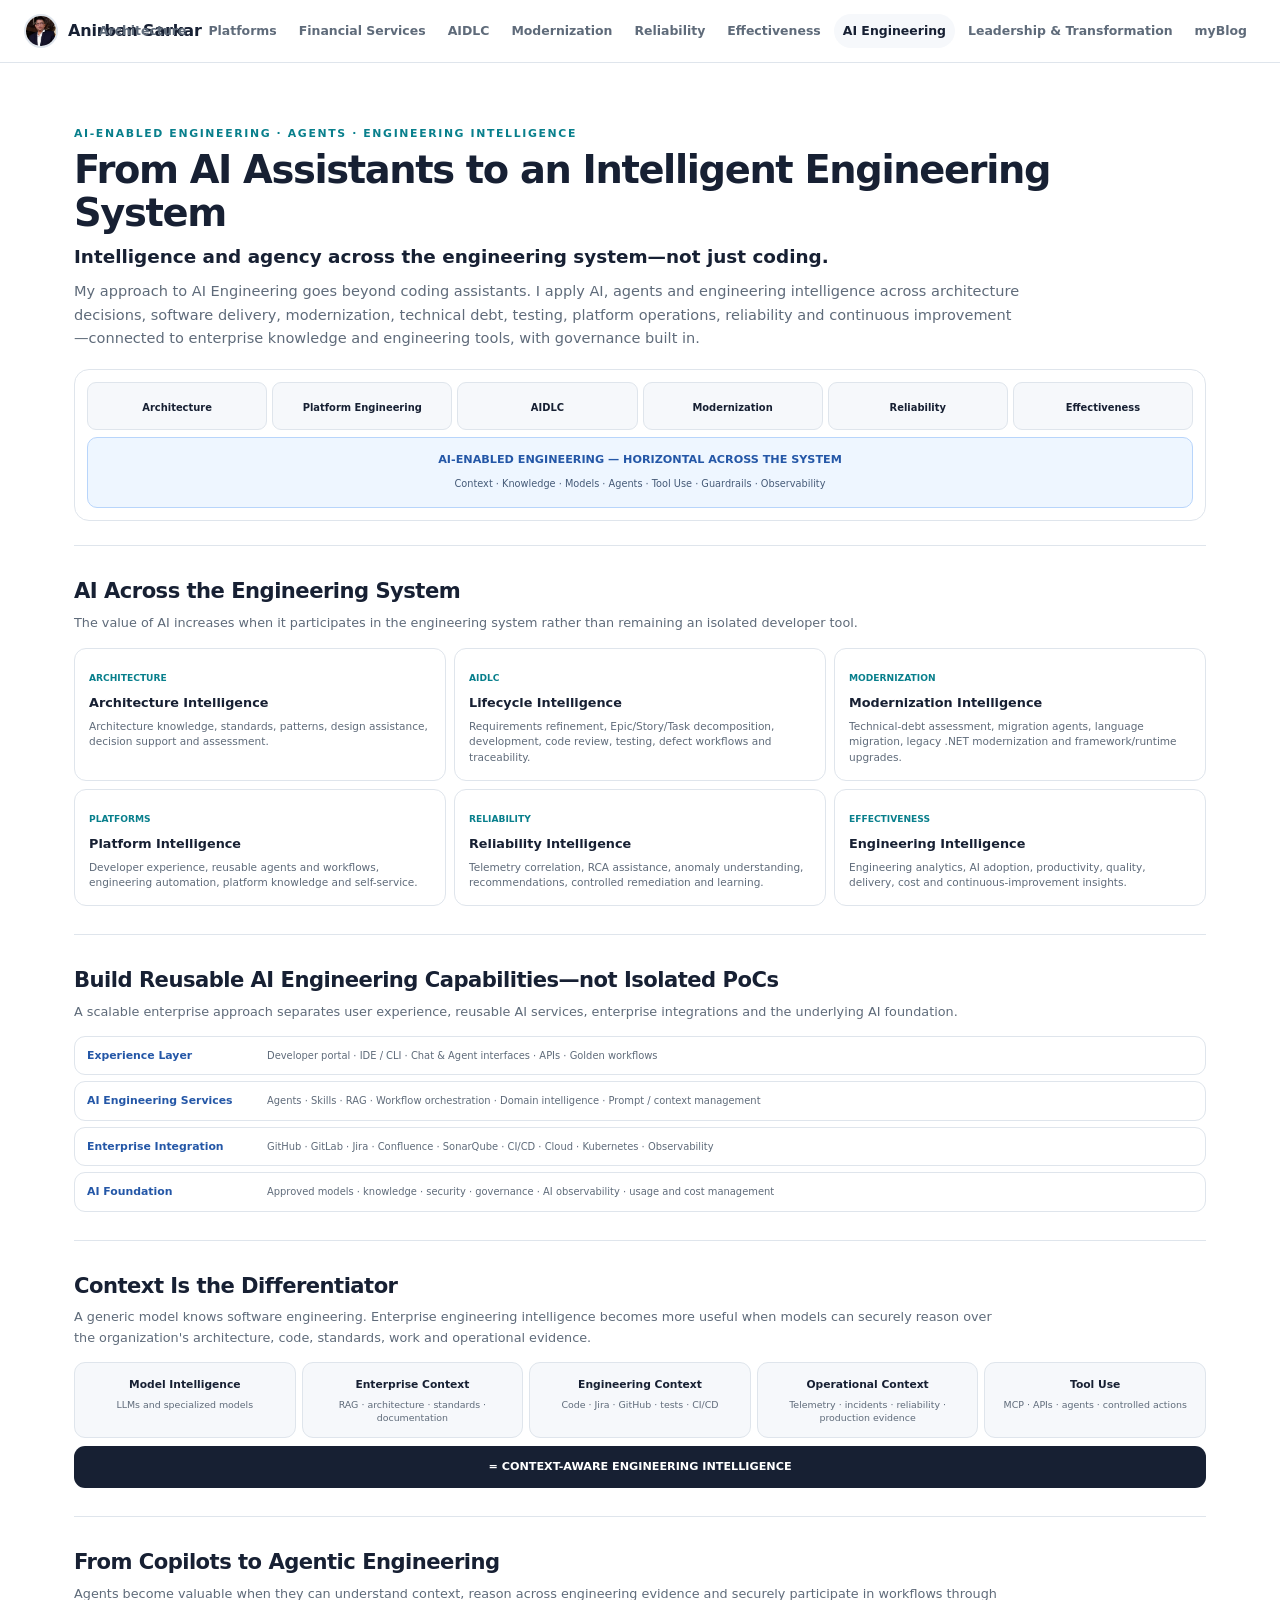
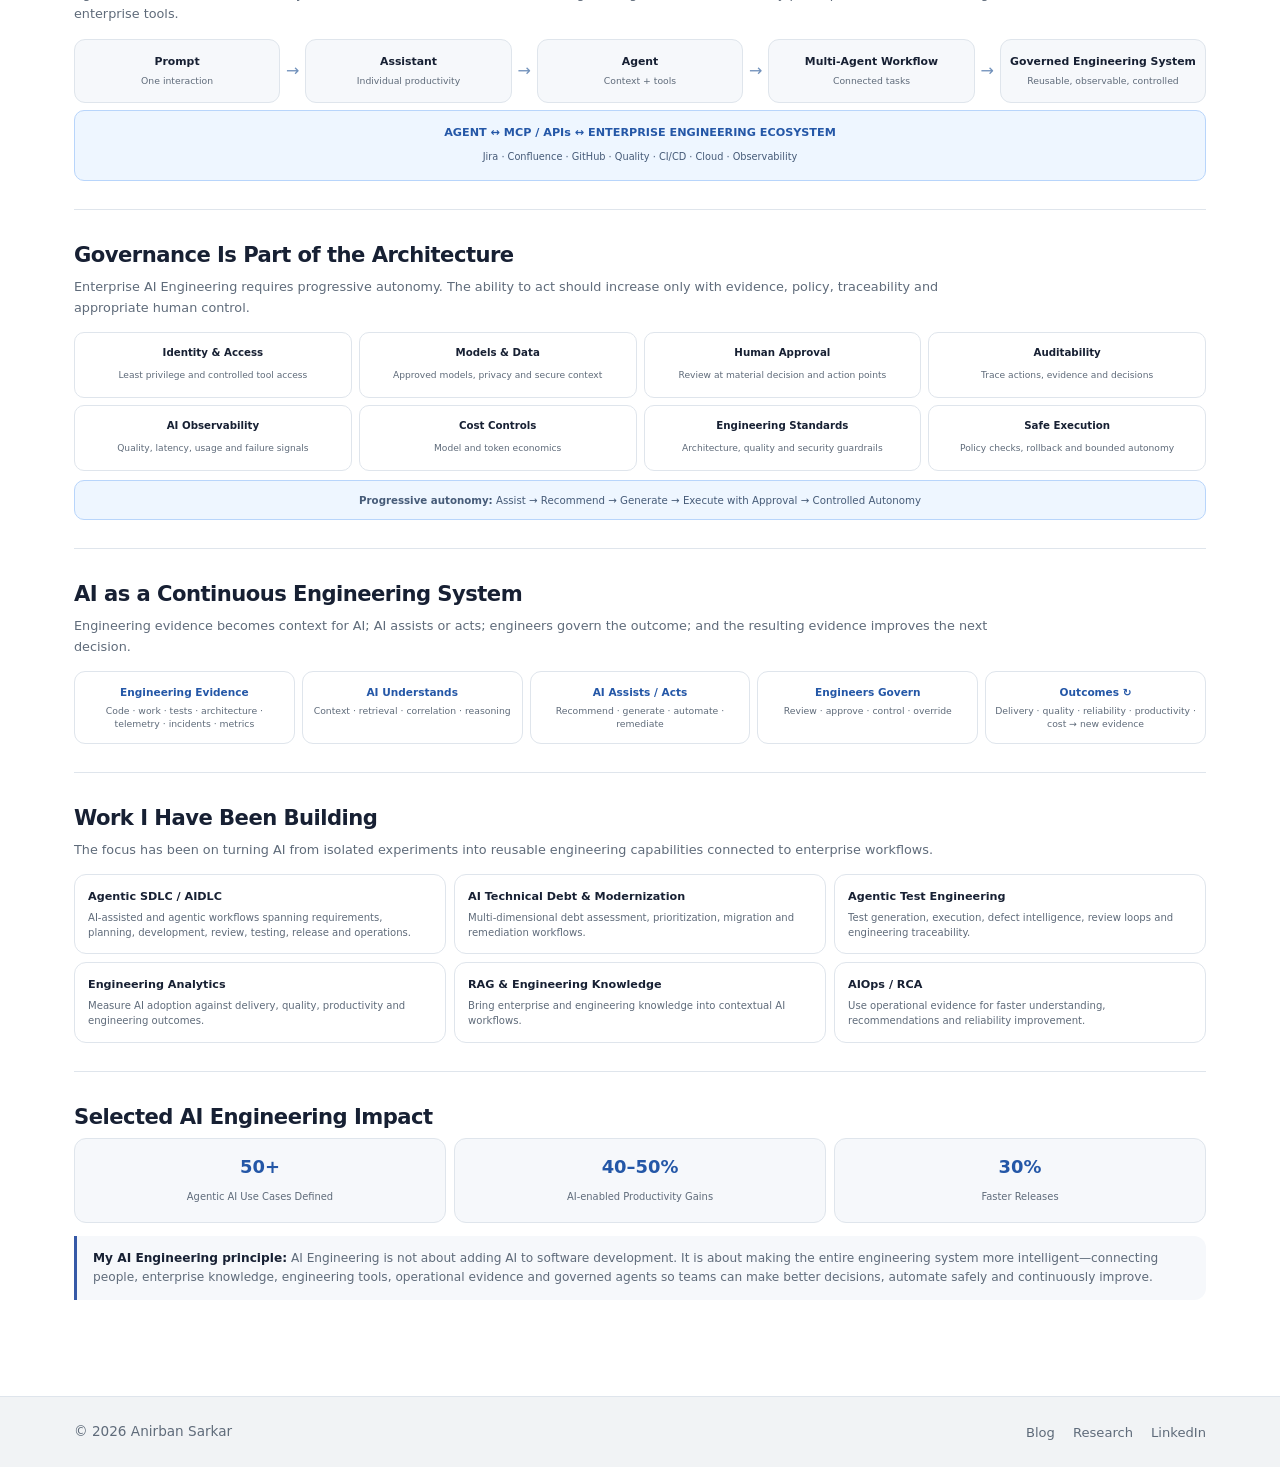
==== ai-engineering.html @ 8c9d4f23 "Add myBlog to shared site navigation" ====
<!DOCTYPE html><html lang="en"><head><meta charset="utf-8"><meta name="viewport" content="width=device-width,initial-scale=1">
<title>AI-enabled Engineering | Anirban Sarkar</title><meta name="description" content="AI-enabled engineering across architecture, AIDLC, modernization, platforms, reliability and engineering effectiveness.">
<link rel="icon" type="image/png" href="anirban.jpg"><link rel="stylesheet" href="theme.css">
<style>
.ai-page{max-width:1180px;margin:auto;padding:30px 24px 68px}.nav-links a{font-size:.78rem;padding:7px 9px}.hero{padding:32px 0 24px}.eyebrow{font-size:.68rem;text-transform:uppercase;letter-spacing:.15em;color:var(--accent-2);font-weight:800}.hero h1{font-size:clamp(1.55rem,3vw,2.45rem);line-height:1.1;letter-spacing:-.035em;margin:7px 0 8px}.hero h2{font-size:clamp(.9rem,1.45vw,1.15rem);font-weight:650;margin:0 0 8px}.lead{max-width:950px;color:var(--text-muted);font-size:.91rem;margin:0}.section{padding:28px 0;border-top:1px solid var(--border)}.section h2{font-size:1.32rem;margin:0 0 5px;letter-spacing:-.025em}.intro{max-width:940px;color:var(--text-muted);font-size:.8rem;margin:0 0 14px}.system{margin-top:20px;border:1px solid var(--border);border-radius:15px;padding:12px;background:#fff}.domains{display:grid;grid-template-columns:repeat(6,1fr);gap:5px}.domain{padding:10px 5px;border:1px solid var(--border);border-radius:9px;background:var(--surface-2);text-align:center}.domain b{font-size:.62rem}.horizontal{margin-top:7px;padding:13px 10px;border:1px solid #b8d5fb;background:#eef6ff;border-radius:10px;text-align:center}.horizontal b{display:block;font-size:.7rem;color:#2457a7}.horizontal span{font-size:.61rem;color:#465b78}.capabilities{display:grid;grid-template-columns:repeat(3,1fr);gap:8px}.cap{border:1px solid var(--border);border-radius:12px;padding:14px;background:#fff}.cap small{font-size:.57rem;color:var(--accent-2);font-weight:800;text-transform:uppercase}.cap h3{font-size:.8rem;margin:5px 0}.cap p{font-size:.66rem;line-height:1.48;color:var(--text-muted);margin:0}.foundation{display:grid;grid-template-columns:1fr;gap:6px}.layer{display:grid;grid-template-columns:180px 1fr;align-items:center;border:1px solid var(--border);border-radius:11px;background:#fff;padding:10px 12px}.layer b{font-size:.68rem;color:#2457a7}.layer span{font-size:.62rem;color:var(--text-muted)}.context{display:grid;grid-template-columns:repeat(5,1fr);gap:6px;align-items:stretch}.context-card{padding:13px 8px;border:1px solid var(--border);border-radius:11px;background:var(--surface-2);text-align:center}.context-card b{display:block;font-size:.67rem}.context-card span{display:block;font-size:.59rem;line-height:1.4;color:var(--text-muted);margin-top:4px}.equals{margin-top:8px;padding:12px;text-align:center;border-radius:11px;background:#172033;color:#fff;font-size:.7rem;font-weight:700}.maturity{display:flex;gap:6px;align-items:stretch}.step{flex:1;padding:13px 7px;text-align:center;border:1px solid var(--border);border-radius:11px;background:var(--surface-2)}.step b{display:block;font-size:.68rem}.step span{display:block;font-size:.58rem;color:var(--text-muted);margin-top:4px}.arrow{display:grid;place-items:center;color:#7191bb}.guardrails{display:grid;grid-template-columns:repeat(4,1fr);gap:7px}.guard{padding:11px 7px;border:1px solid var(--border);border-radius:10px;background:#fff;text-align:center}.guard b{display:block;font-size:.64rem}.guard span{font-size:.57rem;color:var(--text-muted)}.autonomy{margin-top:9px;padding:11px;border:1px solid #b8d5fb;background:#eef6ff;border-radius:10px;text-align:center;font-size:.64rem;color:#465b78}.loop{display:grid;grid-template-columns:repeat(5,1fr);gap:7px}.loop-card{padding:12px 8px;border:1px solid var(--border);border-radius:11px;background:#fff;text-align:center}.loop-card b{display:block;font-size:.66rem;color:#2457a7}.loop-card span{display:block;font-size:.58rem;color:var(--text-muted);line-height:1.4;margin-top:4px}.work{display:grid;grid-template-columns:repeat(3,1fr);gap:8px}.work-card{border:1px solid var(--border);border-radius:12px;padding:13px;background:#fff}.work-card b{display:block;font-size:.7rem;margin-bottom:5px}.work-card p{font-size:.63rem;line-height:1.45;color:var(--text-muted);margin:0}.metrics{display:grid;grid-template-columns:repeat(3,1fr);gap:8px}.metric{text-align:center;padding:14px 8px;border:1px solid var(--border);border-radius:12px;background:var(--surface-2)}.metric b{display:block;font-size:1.12rem;color:#2457a7}.metric span{font-size:.62rem;color:var(--text-muted)}.quote{margin-top:13px;padding:13px 16px;border-left:3px solid var(--accent);background:#f6f8fb;border-radius:0 12px 12px 0;font-size:.76rem;color:var(--text-muted)}.quote strong{color:var(--text)}
@media(max-width:900px){.domains,.context{grid-template-columns:repeat(2,1fr)}.capabilities,.work{grid-template-columns:repeat(2,1fr)}.guardrails,.loop{grid-template-columns:repeat(2,1fr)}.maturity{flex-wrap:wrap}.arrow{display:none}.layer{grid-template-columns:1fr;gap:4px}}
@media(max-width:560px){.domains,.context,.capabilities,.work,.guardrails,.loop,.metrics{grid-template-columns:1fr}}
</style></head><body>
<header class="site-nav"><div class="nav-inner"><a class="brand" href="index.html"><img src="anirban.jpg" alt="" class="brand-avatar"><span>Anirban Sarkar</span></a><nav class="nav-links"><a href="architecture.html">Architecture</a><a href="platform-engineering.html">Platforms</a><a href="financial-services.html">Financial Services</a><a href="leadership.html">AIDLC</a><a href="modernization.html">Modernization</a><a href="reliability.html">Reliability</a><a href="engineering-effectiveness.html">Effectiveness</a><a class="active" href="ai-engineering.html">AI Engineering</a><a href="leadership-transformation.html">Leadership &amp; Transformation</a><a href="blog.html">myBlog</a></nav></div></header>
<main class="ai-page">
<section class="hero"><div class="eyebrow">AI-enabled Engineering · Agents · Engineering Intelligence</div><h1>From AI Assistants to an Intelligent Engineering System</h1><h2>Intelligence and agency across the engineering system—not just coding.</h2><p class="lead">My approach to AI Engineering goes beyond coding assistants. I apply AI, agents and engineering intelligence across architecture decisions, software delivery, modernization, technical debt, testing, platform operations, reliability and continuous improvement—connected to enterprise knowledge and engineering tools, with governance built in.</p>
<div class="system"><div class="domains"><div class="domain"><b>Architecture</b></div><div class="domain"><b>Platform Engineering</b></div><div class="domain"><b>AIDLC</b></div><div class="domain"><b>Modernization</b></div><div class="domain"><b>Reliability</b></div><div class="domain"><b>Effectiveness</b></div></div><div class="horizontal"><b>AI-ENABLED ENGINEERING — HORIZONTAL ACROSS THE SYSTEM</b><span>Context · Knowledge · Models · Agents · Tool Use · Guardrails · Observability</span></div></div></section>

<section class="section"><h2>AI Across the Engineering System</h2><p class="intro">The value of AI increases when it participates in the engineering system rather than remaining an isolated developer tool.</p><div class="capabilities">
<div class="cap"><small>Architecture</small><h3>Architecture Intelligence</h3><p>Architecture knowledge, standards, patterns, design assistance, decision support and assessment.</p></div>
<div class="cap"><small>AIDLC</small><h3>Lifecycle Intelligence</h3><p>Requirements refinement, Epic/Story/Task decomposition, development, code review, testing, defect workflows and traceability.</p></div>
<div class="cap"><small>Modernization</small><h3>Modernization Intelligence</h3><p>Technical-debt assessment, migration agents, language migration, legacy .NET modernization and framework/runtime upgrades.</p></div>
<div class="cap"><small>Platforms</small><h3>Platform Intelligence</h3><p>Developer experience, reusable agents and workflows, engineering automation, platform knowledge and self-service.</p></div>
<div class="cap"><small>Reliability</small><h3>Reliability Intelligence</h3><p>Telemetry correlation, RCA assistance, anomaly understanding, recommendations, controlled remediation and learning.</p></div>
<div class="cap"><small>Effectiveness</small><h3>Engineering Intelligence</h3><p>Engineering analytics, AI adoption, productivity, quality, delivery, cost and continuous-improvement insights.</p></div>
</div></section>

<section class="section"><h2>Build Reusable AI Engineering Capabilities—not Isolated PoCs</h2><p class="intro">A scalable enterprise approach separates user experience, reusable AI services, enterprise integrations and the underlying AI foundation.</p><div class="foundation">
<div class="layer"><b>Experience Layer</b><span>Developer portal · IDE / CLI · Chat &amp; Agent interfaces · APIs · Golden workflows</span></div>
<div class="layer"><b>AI Engineering Services</b><span>Agents · Skills · RAG · Workflow orchestration · Domain intelligence · Prompt / context management</span></div>
<div class="layer"><b>Enterprise Integration</b><span>GitHub · GitLab · Jira · Confluence · SonarQube · CI/CD · Cloud · Kubernetes · Observability</span></div>
<div class="layer"><b>AI Foundation</b><span>Approved models · knowledge · security · governance · AI observability · usage and cost management</span></div>
</div></section>

<section class="section"><h2>Context Is the Differentiator</h2><p class="intro">A generic model knows software engineering. Enterprise engineering intelligence becomes more useful when models can securely reason over the organization's architecture, code, standards, work and operational evidence.</p><div class="context">
<div class="context-card"><b>Model Intelligence</b><span>LLMs and specialized models</span></div>
<div class="context-card"><b>Enterprise Context</b><span>RAG · architecture · standards · documentation</span></div>
<div class="context-card"><b>Engineering Context</b><span>Code · Jira · GitHub · tests · CI/CD</span></div>
<div class="context-card"><b>Operational Context</b><span>Telemetry · incidents · reliability · production evidence</span></div>
<div class="context-card"><b>Tool Use</b><span>MCP · APIs · agents · controlled actions</span></div>
</div><div class="equals">= CONTEXT-AWARE ENGINEERING INTELLIGENCE</div></section>

<section class="section"><h2>From Copilots to Agentic Engineering</h2><p class="intro">Agents become valuable when they can understand context, reason across engineering evidence and securely participate in workflows through enterprise tools.</p><div class="maturity">
<div class="step"><b>Prompt</b><span>One interaction</span></div><div class="arrow">→</div><div class="step"><b>Assistant</b><span>Individual productivity</span></div><div class="arrow">→</div><div class="step"><b>Agent</b><span>Context + tools</span></div><div class="arrow">→</div><div class="step"><b>Multi-Agent Workflow</b><span>Connected tasks</span></div><div class="arrow">→</div><div class="step"><b>Governed Engineering System</b><span>Reusable, observable, controlled</span></div>
</div><div class="horizontal"><b>AGENT ↔ MCP / APIs ↔ ENTERPRISE ENGINEERING ECOSYSTEM</b><span>Jira · Confluence · GitHub · Quality · CI/CD · Cloud · Observability</span></div></section>

<section class="section"><h2>Governance Is Part of the Architecture</h2><p class="intro">Enterprise AI Engineering requires progressive autonomy. The ability to act should increase only with evidence, policy, traceability and appropriate human control.</p><div class="guardrails">
<div class="guard"><b>Identity &amp; Access</b><span>Least privilege and controlled tool access</span></div><div class="guard"><b>Models &amp; Data</b><span>Approved models, privacy and secure context</span></div><div class="guard"><b>Human Approval</b><span>Review at material decision and action points</span></div><div class="guard"><b>Auditability</b><span>Trace actions, evidence and decisions</span></div><div class="guard"><b>AI Observability</b><span>Quality, latency, usage and failure signals</span></div><div class="guard"><b>Cost Controls</b><span>Model and token economics</span></div><div class="guard"><b>Engineering Standards</b><span>Architecture, quality and security guardrails</span></div><div class="guard"><b>Safe Execution</b><span>Policy checks, rollback and bounded autonomy</span></div>
</div><div class="autonomy"><b>Progressive autonomy:</b> Assist → Recommend → Generate → Execute with Approval → Controlled Autonomy</div></section>

<section class="section"><h2>AI as a Continuous Engineering System</h2><p class="intro">Engineering evidence becomes context for AI; AI assists or acts; engineers govern the outcome; and the resulting evidence improves the next decision.</p><div class="loop">
<div class="loop-card"><b>Engineering Evidence</b><span>Code · work · tests · architecture · telemetry · incidents · metrics</span></div>
<div class="loop-card"><b>AI Understands</b><span>Context · retrieval · correlation · reasoning</span></div>
<div class="loop-card"><b>AI Assists / Acts</b><span>Recommend · generate · automate · remediate</span></div>
<div class="loop-card"><b>Engineers Govern</b><span>Review · approve · control · override</span></div>
<div class="loop-card"><b>Outcomes ↻</b><span>Delivery · quality · reliability · productivity · cost → new evidence</span></div>
</div></section>

<section class="section"><h2>Work I Have Been Building</h2><p class="intro">The focus has been on turning AI from isolated experiments into reusable engineering capabilities connected to enterprise workflows.</p><div class="work">
<div class="work-card"><b>Agentic SDLC / AIDLC</b><p>AI-assisted and agentic workflows spanning requirements, planning, development, review, testing, release and operations.</p></div>
<div class="work-card"><b>AI Technical Debt &amp; Modernization</b><p>Multi-dimensional debt assessment, prioritization, migration and remediation workflows.</p></div>
<div class="work-card"><b>Agentic Test Engineering</b><p>Test generation, execution, defect intelligence, review loops and engineering traceability.</p></div>
<div class="work-card"><b>Engineering Analytics</b><p>Measure AI adoption against delivery, quality, productivity and engineering outcomes.</p></div>
<div class="work-card"><b>RAG &amp; Engineering Knowledge</b><p>Bring enterprise and engineering knowledge into contextual AI workflows.</p></div>
<div class="work-card"><b>AIOps / RCA</b><p>Use operational evidence for faster understanding, recommendations and reliability improvement.</p></div>
</div></section>

<section class="section"><h2>Selected AI Engineering Impact</h2><div class="metrics"><div class="metric"><b>50+</b><span>Agentic AI Use Cases Defined</span></div><div class="metric"><b>40–50%</b><span>AI-enabled Productivity Gains</span></div><div class="metric"><b>30%</b><span>Faster Releases</span></div></div>
<div class="quote"><strong>My AI Engineering principle:</strong> AI Engineering is not about adding AI to software development. It is about making the entire engineering system more intelligent—connecting people, enterprise knowledge, engineering tools, operational evidence and governed agents so teams can make better decisions, automate safely and continuously improve.</div></section>
</main><footer class="site-footer"><span>&copy; <span id="year"></span> Anirban Sarkar</span><span class="footer-links"><a href="blog.html">Blog</a><a href="research.html">Research</a><a href="https://www.linkedin.com/in/anirban-sarkar-12765b135/" target="_blank" rel="noopener">LinkedIn</a></span></footer><script>document.getElementById('year').textContent=new Date().getFullYear()</script></body></html>
---- theme.css ----
/* Shared light design system for anirbansarkar.net */
:root{color-scheme:light;--bg:#ffffff;--surface:#ffffff;--surface-2:#f6f8fb;--surface-hover:#eef3f8;--border:#dfe5ec;--text:#172033;--text-muted:#5f6b7a;--accent:#3659a7;--accent-2:#087f8c;--accent-soft:#e9f3f5;--shadow:0 10px 30px rgba(25,39,65,.08);--radius-lg:28px;--radius-md:18px;--radius-sm:10px;font-family:Inter,system-ui,-apple-system,BlinkMacSystemFont,"Segoe UI",sans-serif}
*{box-sizing:border-box}body{margin:0;background:var(--bg);color:var(--text);line-height:1.6}a{color:var(--accent)}::selection{background:var(--accent-soft);color:var(--text)}
.site-nav{position:sticky;top:0;z-index:100;background:rgba(255,255,255,.94);backdrop-filter:blur(14px);border-bottom:1px solid var(--border)}
.nav-inner{max-width:1440px;margin:0 auto;padding:14px 24px;display:flex;align-items:center;justify-content:space-between;gap:20px}
.brand{display:flex;align-items:center;gap:10px;text-decoration:none;color:var(--text);font-weight:700;letter-spacing:-.01em}.brand-avatar{width:34px;height:34px;border-radius:50%;object-fit:cover;border:2px solid var(--border)}
.nav-toggle{display:none}.nav-burger{display:none;width:38px;height:38px;border-radius:var(--radius-sm);border:1px solid var(--border);align-items:center;justify-content:center;cursor:pointer}.nav-burger span,.nav-burger span::before,.nav-burger span::after{content:"";display:block;width:18px;height:2px;background:var(--text);position:relative}.nav-burger span::before{position:absolute;top:-6px}.nav-burger span::after{position:absolute;top:6px}
.nav-links{display:flex;align-items:center;justify-content:flex-end;gap:4px;flex-wrap:nowrap}.nav-links a{color:var(--text-muted);text-decoration:none;font-size:.84rem;font-weight:600;padding:8px 10px;border-radius:999px;transition:.15s;white-space:nowrap}.brand{flex:0 0 auto}.nav-links{min-width:0}.nav-links a:hover,.nav-links a.active{color:var(--text);background:var(--surface-2)}.nav-cta{color:#fff!important;background:linear-gradient(135deg,var(--accent),var(--accent-2))!important}
.page{width:min(1180px,100%);margin:0 auto;padding:36px 24px 72px}.card{padding:26px;border-radius:var(--radius-lg);background:var(--surface);border:1px solid var(--border);box-shadow:var(--shadow)}.pill{display:inline-flex;align-items:center;gap:8px;padding:10px 16px;border-radius:999px;border:1px solid var(--border);background:var(--surface-2);color:var(--text-muted);font-size:.9rem;white-space:nowrap}.btn{display:inline-flex;align-items:center;gap:8px;padding:12px 20px;border-radius:999px;font-weight:600;text-decoration:none;font-size:.95rem;border:1px solid var(--border)}.btn-primary{color:#fff;border:none;background:linear-gradient(135deg,var(--accent),var(--accent-2))}.btn-ghost{color:var(--text);background:var(--surface-2)}.site-footer{border-top:1px solid var(--border);padding:24px;text-align:center;color:var(--text-muted);font-size:.85rem}
@media(max-width:720px){.nav-burger{display:flex}.nav-links{position:absolute;top:100%;left:0;right:0;flex-direction:column;align-items:stretch;background:#fff;border-bottom:1px solid var(--border);padding:10px 16px 16px;gap:4px;display:none}.nav-links a{text-align:center}.nav-toggle:checked~.nav-links{display:flex}}

.site-footer{display:flex;align-items:center;justify-content:space-between;gap:18px;flex-wrap:wrap}.footer-links{display:flex;align-items:center;gap:18px}.footer-links a{color:var(--text-muted);text-decoration:none;font-size:.82rem}.footer-links a:hover{color:var(--accent)}

/* Shared footer surface */
.site-footer{background:#f1f3f5;padding-left:max(24px,calc((100% - 1180px)/2 + 24px));padding-right:max(24px,calc((100% - 1180px)/2 + 24px))}
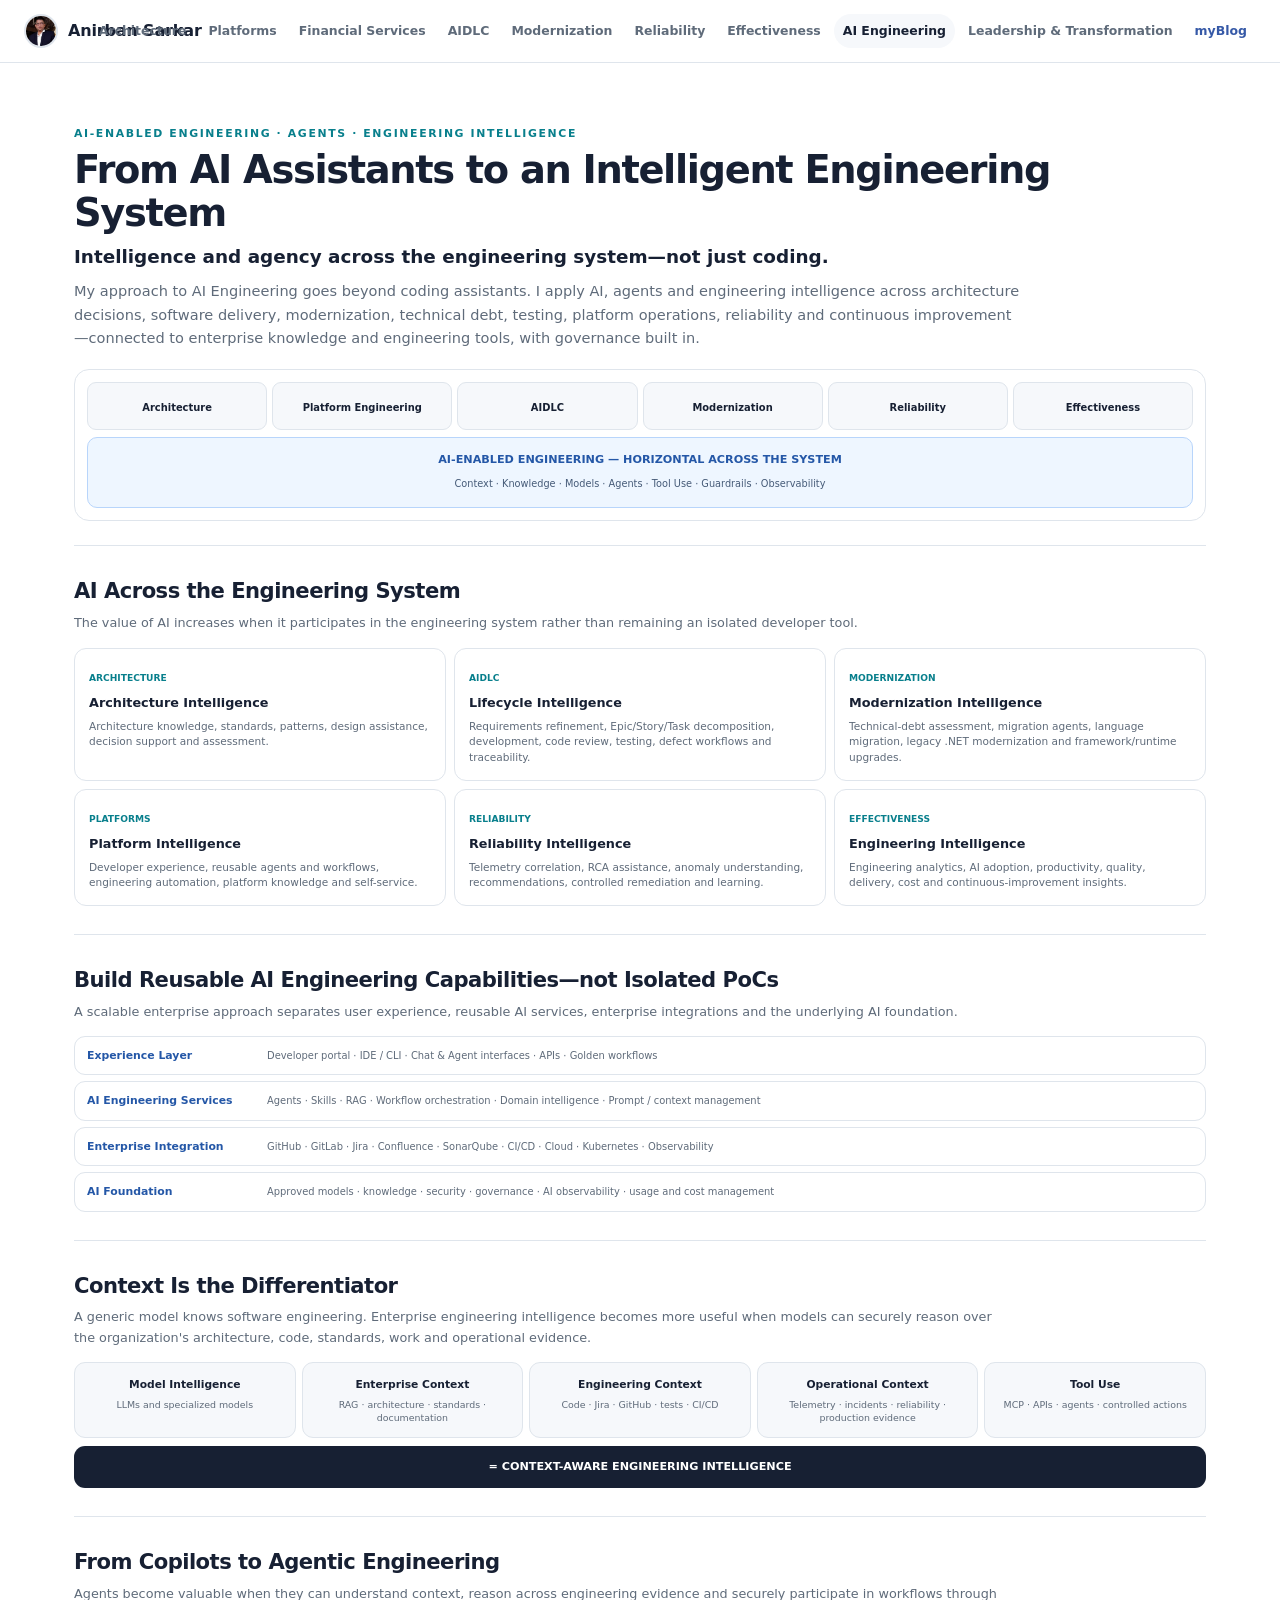
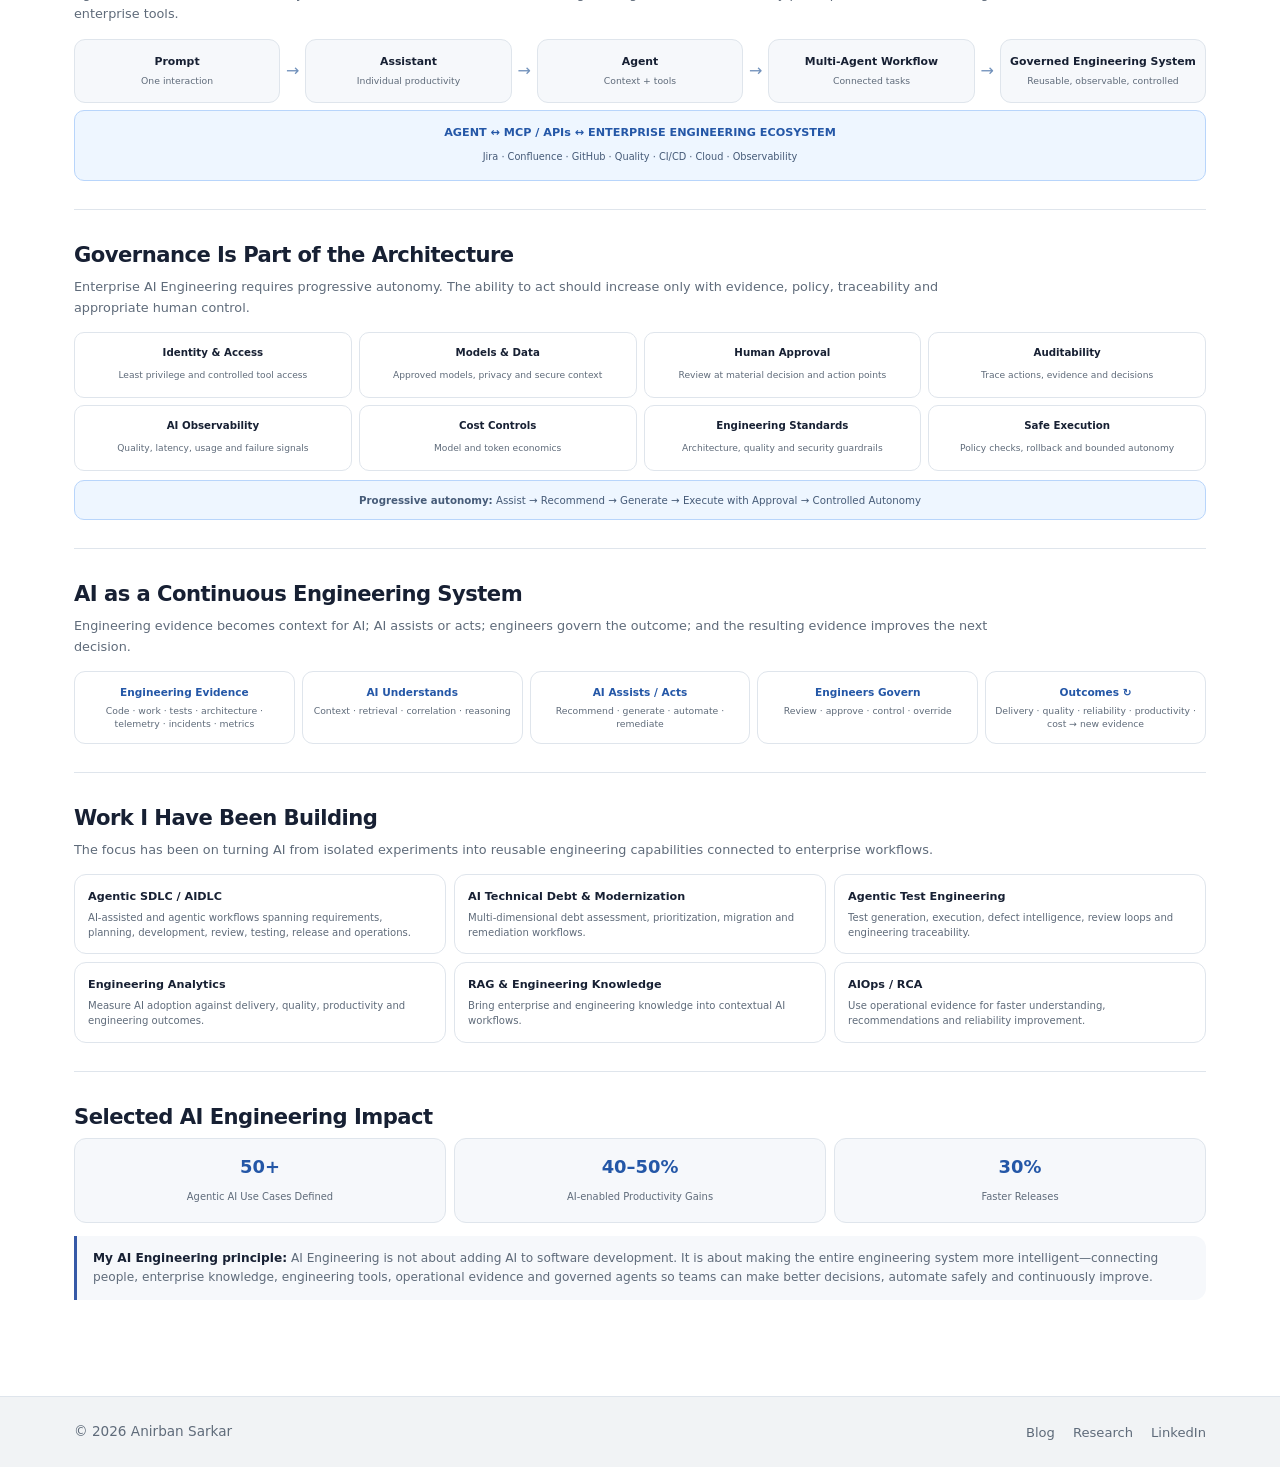
==== commit adcfddd8: "Ensure myBlog is visible in site header" ====
--- a/ai-engineering.html
+++ b/ai-engineering.html
@@ -5,6 +5,7 @@
 .ai-page{max-width:1180px;margin:auto;padding:30px 24px 68px}.nav-links a{font-size:.78rem;padding:7px 9px}.hero{padding:32px 0 24px}.eyebrow{font-size:.68rem;text-transform:uppercase;letter-spacing:.15em;color:var(--accent-2);font-weight:800}.hero h1{font-size:clamp(1.55rem,3vw,2.45rem);line-height:1.1;letter-spacing:-.035em;margin:7px 0 8px}.hero h2{font-size:clamp(.9rem,1.45vw,1.15rem);font-weight:650;margin:0 0 8px}.lead{max-width:950px;color:var(--text-muted);font-size:.91rem;margin:0}.section{padding:28px 0;border-top:1px solid var(--border)}.section h2{font-size:1.32rem;margin:0 0 5px;letter-spacing:-.025em}.intro{max-width:940px;color:var(--text-muted);font-size:.8rem;margin:0 0 14px}.system{margin-top:20px;border:1px solid var(--border);border-radius:15px;padding:12px;background:#fff}.domains{display:grid;grid-template-columns:repeat(6,1fr);gap:5px}.domain{padding:10px 5px;border:1px solid var(--border);border-radius:9px;background:var(--surface-2);text-align:center}.domain b{font-size:.62rem}.horizontal{margin-top:7px;padding:13px 10px;border:1px solid #b8d5fb;background:#eef6ff;border-radius:10px;text-align:center}.horizontal b{display:block;font-size:.7rem;color:#2457a7}.horizontal span{font-size:.61rem;color:#465b78}.capabilities{display:grid;grid-template-columns:repeat(3,1fr);gap:8px}.cap{border:1px solid var(--border);border-radius:12px;padding:14px;background:#fff}.cap small{font-size:.57rem;color:var(--accent-2);font-weight:800;text-transform:uppercase}.cap h3{font-size:.8rem;margin:5px 0}.cap p{font-size:.66rem;line-height:1.48;color:var(--text-muted);margin:0}.foundation{display:grid;grid-template-columns:1fr;gap:6px}.layer{display:grid;grid-template-columns:180px 1fr;align-items:center;border:1px solid var(--border);border-radius:11px;background:#fff;padding:10px 12px}.layer b{font-size:.68rem;color:#2457a7}.layer span{font-size:.62rem;color:var(--text-muted)}.context{display:grid;grid-template-columns:repeat(5,1fr);gap:6px;align-items:stretch}.context-card{padding:13px 8px;border:1px solid var(--border);border-radius:11px;background:var(--surface-2);text-align:center}.context-card b{display:block;font-size:.67rem}.context-card span{display:block;font-size:.59rem;line-height:1.4;color:var(--text-muted);margin-top:4px}.equals{margin-top:8px;padding:12px;text-align:center;border-radius:11px;background:#172033;color:#fff;font-size:.7rem;font-weight:700}.maturity{display:flex;gap:6px;align-items:stretch}.step{flex:1;padding:13px 7px;text-align:center;border:1px solid var(--border);border-radius:11px;background:var(--surface-2)}.step b{display:block;font-size:.68rem}.step span{display:block;font-size:.58rem;color:var(--text-muted);margin-top:4px}.arrow{display:grid;place-items:center;color:#7191bb}.guardrails{display:grid;grid-template-columns:repeat(4,1fr);gap:7px}.guard{padding:11px 7px;border:1px solid var(--border);border-radius:10px;background:#fff;text-align:center}.guard b{display:block;font-size:.64rem}.guard span{font-size:.57rem;color:var(--text-muted)}.autonomy{margin-top:9px;padding:11px;border:1px solid #b8d5fb;background:#eef6ff;border-radius:10px;text-align:center;font-size:.64rem;color:#465b78}.loop{display:grid;grid-template-columns:repeat(5,1fr);gap:7px}.loop-card{padding:12px 8px;border:1px solid var(--border);border-radius:11px;background:#fff;text-align:center}.loop-card b{display:block;font-size:.66rem;color:#2457a7}.loop-card span{display:block;font-size:.58rem;color:var(--text-muted);line-height:1.4;margin-top:4px}.work{display:grid;grid-template-columns:repeat(3,1fr);gap:8px}.work-card{border:1px solid var(--border);border-radius:12px;padding:13px;background:#fff}.work-card b{display:block;font-size:.7rem;margin-bottom:5px}.work-card p{font-size:.63rem;line-height:1.45;color:var(--text-muted);margin:0}.metrics{display:grid;grid-template-columns:repeat(3,1fr);gap:8px}.metric{text-align:center;padding:14px 8px;border:1px solid var(--border);border-radius:12px;background:var(--surface-2)}.metric b{display:block;font-size:1.12rem;color:#2457a7}.metric span{font-size:.62rem;color:var(--text-muted)}.quote{margin-top:13px;padding:13px 16px;border-left:3px solid var(--accent);background:#f6f8fb;border-radius:0 12px 12px 0;font-size:.76rem;color:var(--text-muted)}.quote strong{color:var(--text)}
 @media(max-width:900px){.domains,.context{grid-template-columns:repeat(2,1fr)}.capabilities,.work{grid-template-columns:repeat(2,1fr)}.guardrails,.loop{grid-template-columns:repeat(2,1fr)}.maturity{flex-wrap:wrap}.arrow{display:none}.layer{grid-template-columns:1fr;gap:4px}}
 @media(max-width:560px){.domains,.context,.capabilities,.work,.guardrails,.loop,.metrics{grid-template-columns:1fr}}
+.nav-links a[href="blog.html"]{color:var(--accent);font-weight:750;flex-shrink:0}
 </style></head><body>
 <header class="site-nav"><div class="nav-inner"><a class="brand" href="index.html"><img src="anirban.jpg" alt="" class="brand-avatar"><span>Anirban Sarkar</span></a><nav class="nav-links"><a href="architecture.html">Architecture</a><a href="platform-engineering.html">Platforms</a><a href="financial-services.html">Financial Services</a><a href="leadership.html">AIDLC</a><a href="modernization.html">Modernization</a><a href="reliability.html">Reliability</a><a href="engineering-effectiveness.html">Effectiveness</a><a class="active" href="ai-engineering.html">AI Engineering</a><a href="leadership-transformation.html">Leadership &amp; Transformation</a><a href="blog.html">myBlog</a></nav></div></header>
 <main class="ai-page">
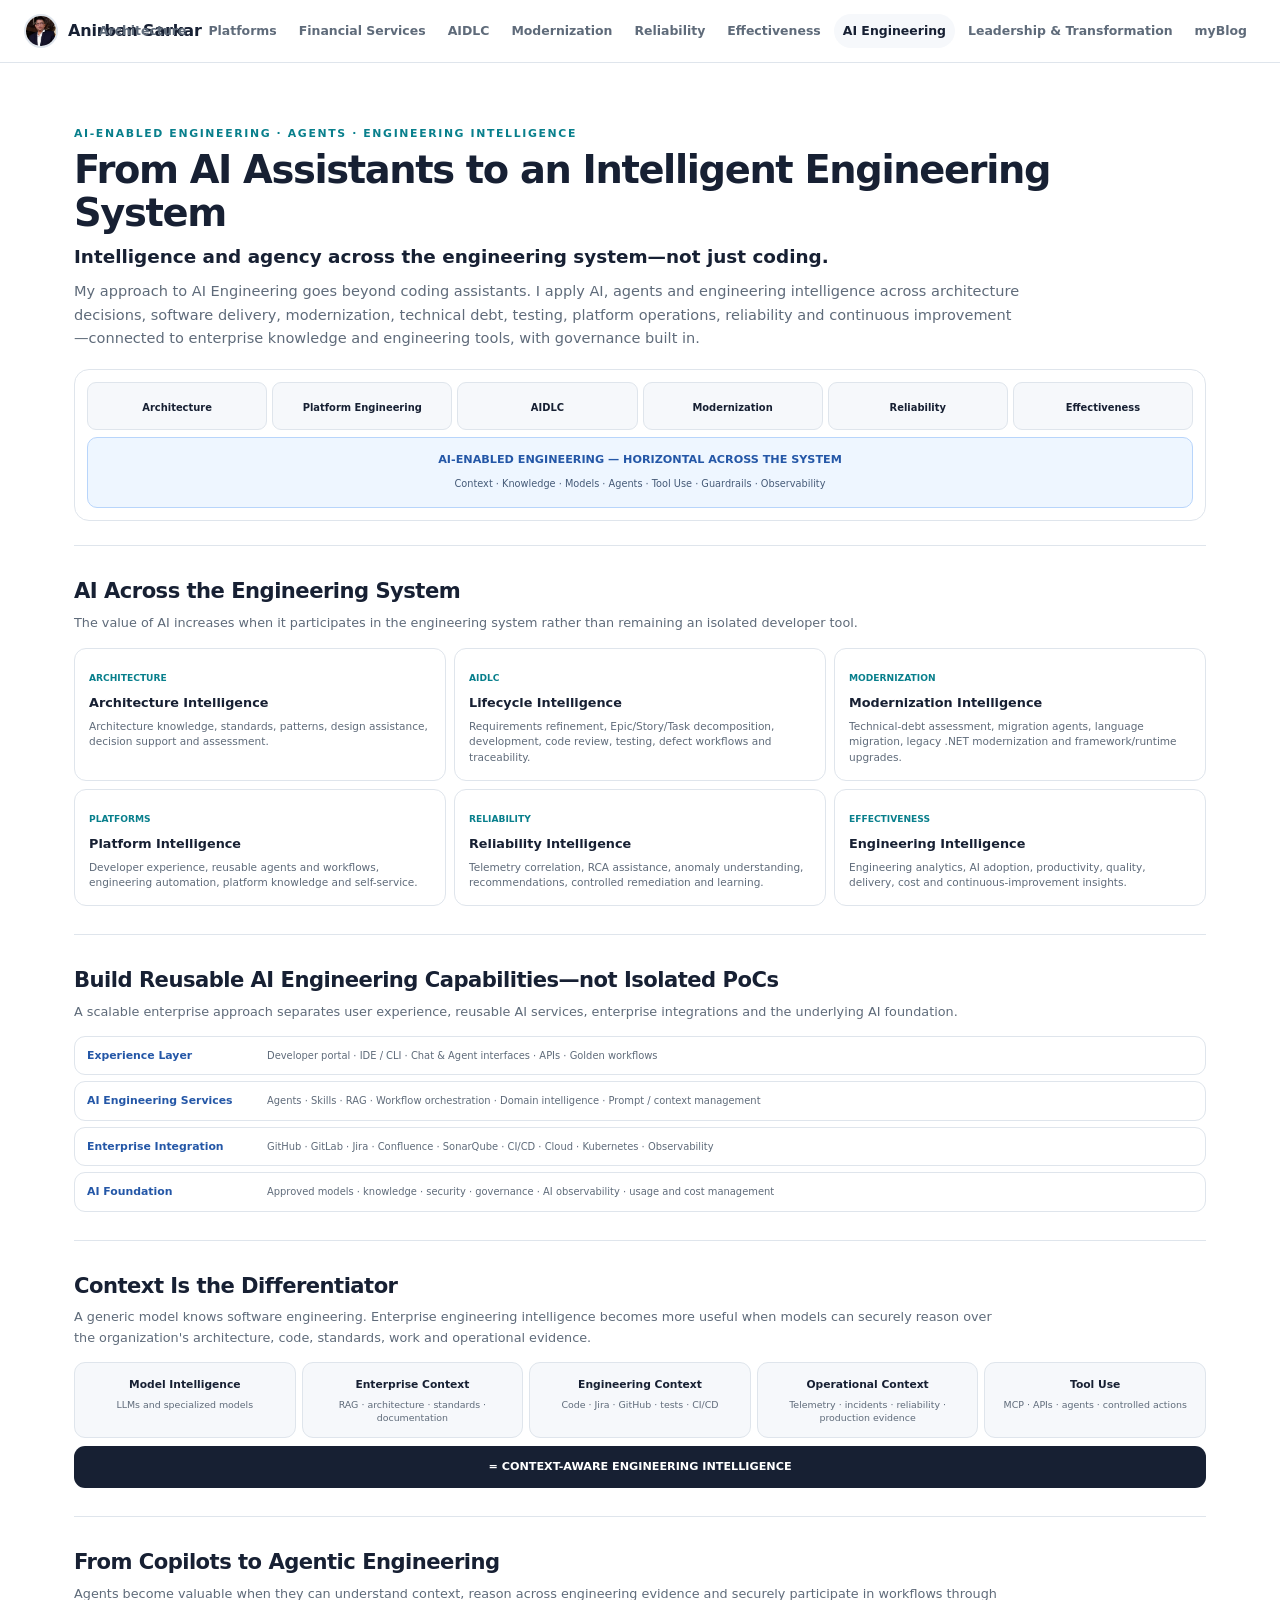
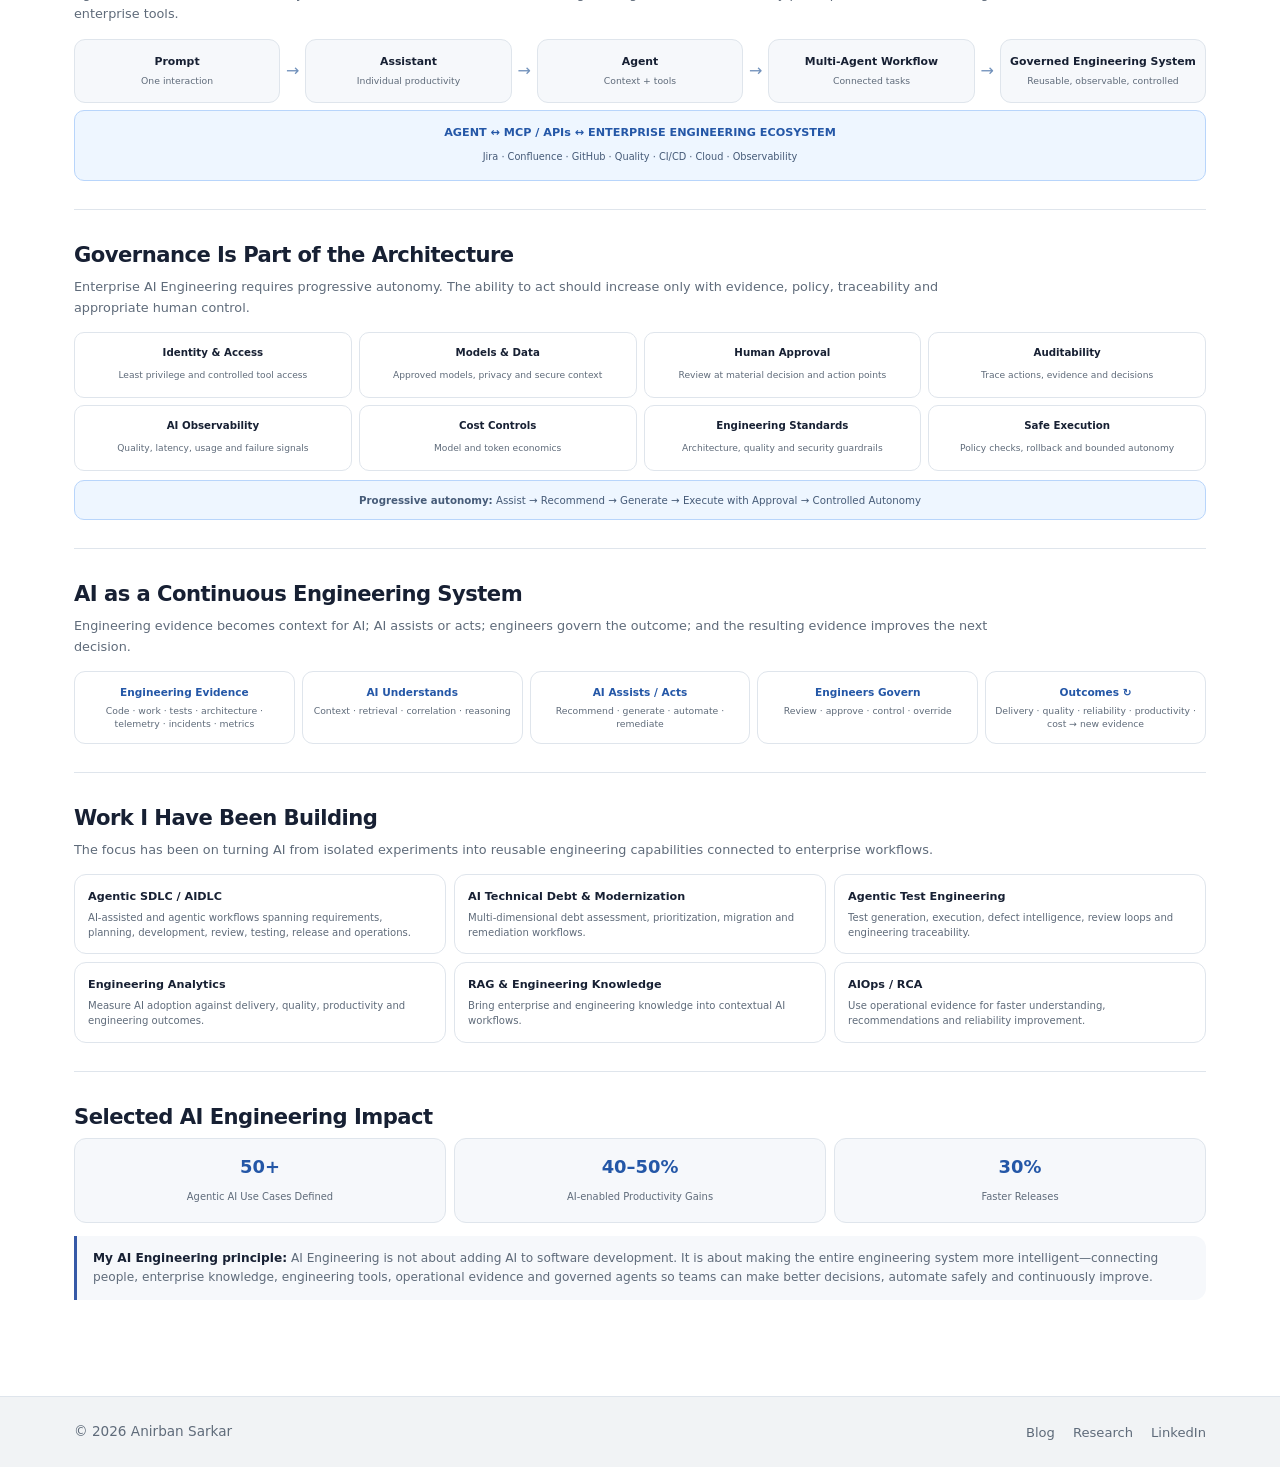
==== commit dc40758f: "Match myBlog navigation color with other links" ====
--- a/ai-engineering.html
+++ b/ai-engineering.html
@@ -5,7 +5,6 @@
 .ai-page{max-width:1180px;margin:auto;padding:30px 24px 68px}.nav-links a{font-size:.78rem;padding:7px 9px}.hero{padding:32px 0 24px}.eyebrow{font-size:.68rem;text-transform:uppercase;letter-spacing:.15em;color:var(--accent-2);font-weight:800}.hero h1{font-size:clamp(1.55rem,3vw,2.45rem);line-height:1.1;letter-spacing:-.035em;margin:7px 0 8px}.hero h2{font-size:clamp(.9rem,1.45vw,1.15rem);font-weight:650;margin:0 0 8px}.lead{max-width:950px;color:var(--text-muted);font-size:.91rem;margin:0}.section{padding:28px 0;border-top:1px solid var(--border)}.section h2{font-size:1.32rem;margin:0 0 5px;letter-spacing:-.025em}.intro{max-width:940px;color:var(--text-muted);font-size:.8rem;margin:0 0 14px}.system{margin-top:20px;border:1px solid var(--border);border-radius:15px;padding:12px;background:#fff}.domains{display:grid;grid-template-columns:repeat(6,1fr);gap:5px}.domain{padding:10px 5px;border:1px solid var(--border);border-radius:9px;background:var(--surface-2);text-align:center}.domain b{font-size:.62rem}.horizontal{margin-top:7px;padding:13px 10px;border:1px solid #b8d5fb;background:#eef6ff;border-radius:10px;text-align:center}.horizontal b{display:block;font-size:.7rem;color:#2457a7}.horizontal span{font-size:.61rem;color:#465b78}.capabilities{display:grid;grid-template-columns:repeat(3,1fr);gap:8px}.cap{border:1px solid var(--border);border-radius:12px;padding:14px;background:#fff}.cap small{font-size:.57rem;color:var(--accent-2);font-weight:800;text-transform:uppercase}.cap h3{font-size:.8rem;margin:5px 0}.cap p{font-size:.66rem;line-height:1.48;color:var(--text-muted);margin:0}.foundation{display:grid;grid-template-columns:1fr;gap:6px}.layer{display:grid;grid-template-columns:180px 1fr;align-items:center;border:1px solid var(--border);border-radius:11px;background:#fff;padding:10px 12px}.layer b{font-size:.68rem;color:#2457a7}.layer span{font-size:.62rem;color:var(--text-muted)}.context{display:grid;grid-template-columns:repeat(5,1fr);gap:6px;align-items:stretch}.context-card{padding:13px 8px;border:1px solid var(--border);border-radius:11px;background:var(--surface-2);text-align:center}.context-card b{display:block;font-size:.67rem}.context-card span{display:block;font-size:.59rem;line-height:1.4;color:var(--text-muted);margin-top:4px}.equals{margin-top:8px;padding:12px;text-align:center;border-radius:11px;background:#172033;color:#fff;font-size:.7rem;font-weight:700}.maturity{display:flex;gap:6px;align-items:stretch}.step{flex:1;padding:13px 7px;text-align:center;border:1px solid var(--border);border-radius:11px;background:var(--surface-2)}.step b{display:block;font-size:.68rem}.step span{display:block;font-size:.58rem;color:var(--text-muted);margin-top:4px}.arrow{display:grid;place-items:center;color:#7191bb}.guardrails{display:grid;grid-template-columns:repeat(4,1fr);gap:7px}.guard{padding:11px 7px;border:1px solid var(--border);border-radius:10px;background:#fff;text-align:center}.guard b{display:block;font-size:.64rem}.guard span{font-size:.57rem;color:var(--text-muted)}.autonomy{margin-top:9px;padding:11px;border:1px solid #b8d5fb;background:#eef6ff;border-radius:10px;text-align:center;font-size:.64rem;color:#465b78}.loop{display:grid;grid-template-columns:repeat(5,1fr);gap:7px}.loop-card{padding:12px 8px;border:1px solid var(--border);border-radius:11px;background:#fff;text-align:center}.loop-card b{display:block;font-size:.66rem;color:#2457a7}.loop-card span{display:block;font-size:.58rem;color:var(--text-muted);line-height:1.4;margin-top:4px}.work{display:grid;grid-template-columns:repeat(3,1fr);gap:8px}.work-card{border:1px solid var(--border);border-radius:12px;padding:13px;background:#fff}.work-card b{display:block;font-size:.7rem;margin-bottom:5px}.work-card p{font-size:.63rem;line-height:1.45;color:var(--text-muted);margin:0}.metrics{display:grid;grid-template-columns:repeat(3,1fr);gap:8px}.metric{text-align:center;padding:14px 8px;border:1px solid var(--border);border-radius:12px;background:var(--surface-2)}.metric b{display:block;font-size:1.12rem;color:#2457a7}.metric span{font-size:.62rem;color:var(--text-muted)}.quote{margin-top:13px;padding:13px 16px;border-left:3px solid var(--accent);background:#f6f8fb;border-radius:0 12px 12px 0;font-size:.76rem;color:var(--text-muted)}.quote strong{color:var(--text)}
 @media(max-width:900px){.domains,.context{grid-template-columns:repeat(2,1fr)}.capabilities,.work{grid-template-columns:repeat(2,1fr)}.guardrails,.loop{grid-template-columns:repeat(2,1fr)}.maturity{flex-wrap:wrap}.arrow{display:none}.layer{grid-template-columns:1fr;gap:4px}}
 @media(max-width:560px){.domains,.context,.capabilities,.work,.guardrails,.loop,.metrics{grid-template-columns:1fr}}
-.nav-links a[href="blog.html"]{color:var(--accent);font-weight:750;flex-shrink:0}
 </style></head><body>
 <header class="site-nav"><div class="nav-inner"><a class="brand" href="index.html"><img src="anirban.jpg" alt="" class="brand-avatar"><span>Anirban Sarkar</span></a><nav class="nav-links"><a href="architecture.html">Architecture</a><a href="platform-engineering.html">Platforms</a><a href="financial-services.html">Financial Services</a><a href="leadership.html">AIDLC</a><a href="modernization.html">Modernization</a><a href="reliability.html">Reliability</a><a href="engineering-effectiveness.html">Effectiveness</a><a class="active" href="ai-engineering.html">AI Engineering</a><a href="leadership-transformation.html">Leadership &amp; Transformation</a><a href="blog.html">myBlog</a></nav></div></header>
 <main class="ai-page">
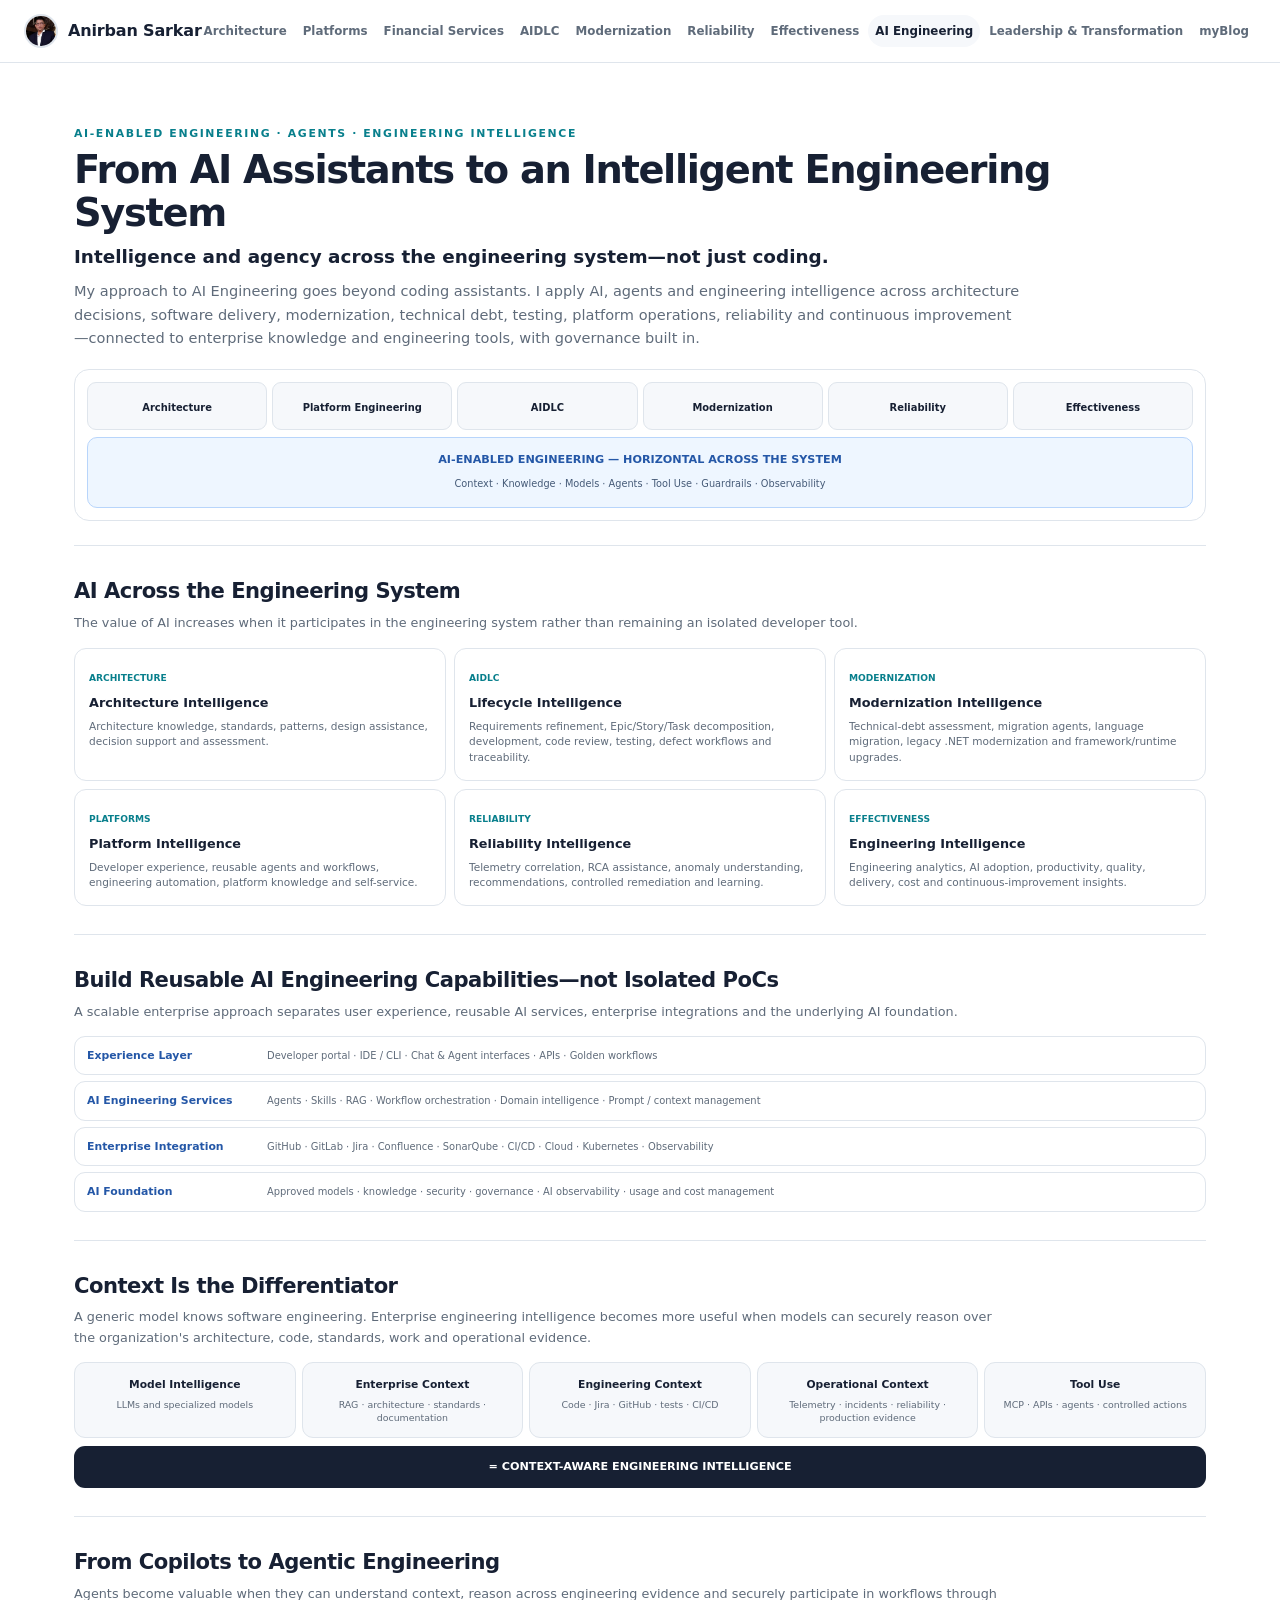
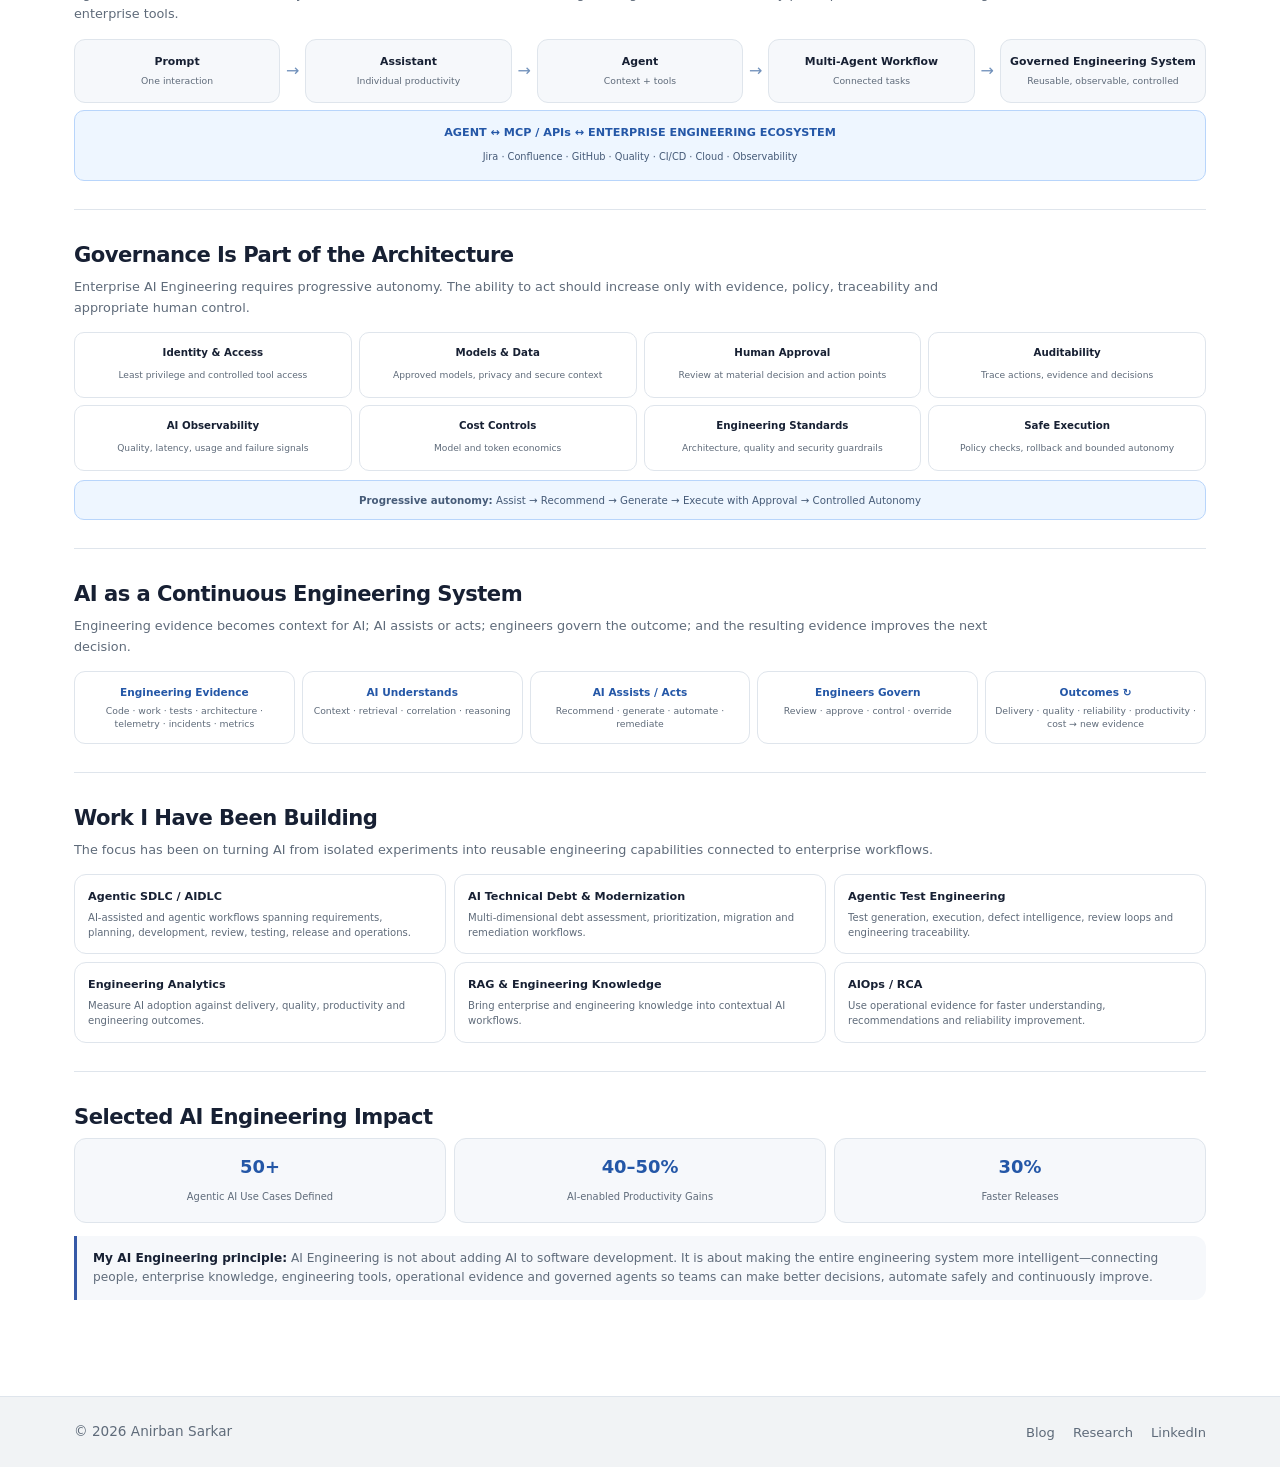
==== commit fe4640d1: "Standardize site header and link brand to home" ====
--- a/ai-engineering.html
+++ b/ai-engineering.html
@@ -5,6 +5,8 @@
 .ai-page{max-width:1180px;margin:auto;padding:30px 24px 68px}.nav-links a{font-size:.78rem;padding:7px 9px}.hero{padding:32px 0 24px}.eyebrow{font-size:.68rem;text-transform:uppercase;letter-spacing:.15em;color:var(--accent-2);font-weight:800}.hero h1{font-size:clamp(1.55rem,3vw,2.45rem);line-height:1.1;letter-spacing:-.035em;margin:7px 0 8px}.hero h2{font-size:clamp(.9rem,1.45vw,1.15rem);font-weight:650;margin:0 0 8px}.lead{max-width:950px;color:var(--text-muted);font-size:.91rem;margin:0}.section{padding:28px 0;border-top:1px solid var(--border)}.section h2{font-size:1.32rem;margin:0 0 5px;letter-spacing:-.025em}.intro{max-width:940px;color:var(--text-muted);font-size:.8rem;margin:0 0 14px}.system{margin-top:20px;border:1px solid var(--border);border-radius:15px;padding:12px;background:#fff}.domains{display:grid;grid-template-columns:repeat(6,1fr);gap:5px}.domain{padding:10px 5px;border:1px solid var(--border);border-radius:9px;background:var(--surface-2);text-align:center}.domain b{font-size:.62rem}.horizontal{margin-top:7px;padding:13px 10px;border:1px solid #b8d5fb;background:#eef6ff;border-radius:10px;text-align:center}.horizontal b{display:block;font-size:.7rem;color:#2457a7}.horizontal span{font-size:.61rem;color:#465b78}.capabilities{display:grid;grid-template-columns:repeat(3,1fr);gap:8px}.cap{border:1px solid var(--border);border-radius:12px;padding:14px;background:#fff}.cap small{font-size:.57rem;color:var(--accent-2);font-weight:800;text-transform:uppercase}.cap h3{font-size:.8rem;margin:5px 0}.cap p{font-size:.66rem;line-height:1.48;color:var(--text-muted);margin:0}.foundation{display:grid;grid-template-columns:1fr;gap:6px}.layer{display:grid;grid-template-columns:180px 1fr;align-items:center;border:1px solid var(--border);border-radius:11px;background:#fff;padding:10px 12px}.layer b{font-size:.68rem;color:#2457a7}.layer span{font-size:.62rem;color:var(--text-muted)}.context{display:grid;grid-template-columns:repeat(5,1fr);gap:6px;align-items:stretch}.context-card{padding:13px 8px;border:1px solid var(--border);border-radius:11px;background:var(--surface-2);text-align:center}.context-card b{display:block;font-size:.67rem}.context-card span{display:block;font-size:.59rem;line-height:1.4;color:var(--text-muted);margin-top:4px}.equals{margin-top:8px;padding:12px;text-align:center;border-radius:11px;background:#172033;color:#fff;font-size:.7rem;font-weight:700}.maturity{display:flex;gap:6px;align-items:stretch}.step{flex:1;padding:13px 7px;text-align:center;border:1px solid var(--border);border-radius:11px;background:var(--surface-2)}.step b{display:block;font-size:.68rem}.step span{display:block;font-size:.58rem;color:var(--text-muted);margin-top:4px}.arrow{display:grid;place-items:center;color:#7191bb}.guardrails{display:grid;grid-template-columns:repeat(4,1fr);gap:7px}.guard{padding:11px 7px;border:1px solid var(--border);border-radius:10px;background:#fff;text-align:center}.guard b{display:block;font-size:.64rem}.guard span{font-size:.57rem;color:var(--text-muted)}.autonomy{margin-top:9px;padding:11px;border:1px solid #b8d5fb;background:#eef6ff;border-radius:10px;text-align:center;font-size:.64rem;color:#465b78}.loop{display:grid;grid-template-columns:repeat(5,1fr);gap:7px}.loop-card{padding:12px 8px;border:1px solid var(--border);border-radius:11px;background:#fff;text-align:center}.loop-card b{display:block;font-size:.66rem;color:#2457a7}.loop-card span{display:block;font-size:.58rem;color:var(--text-muted);line-height:1.4;margin-top:4px}.work{display:grid;grid-template-columns:repeat(3,1fr);gap:8px}.work-card{border:1px solid var(--border);border-radius:12px;padding:13px;background:#fff}.work-card b{display:block;font-size:.7rem;margin-bottom:5px}.work-card p{font-size:.63rem;line-height:1.45;color:var(--text-muted);margin:0}.metrics{display:grid;grid-template-columns:repeat(3,1fr);gap:8px}.metric{text-align:center;padding:14px 8px;border:1px solid var(--border);border-radius:12px;background:var(--surface-2)}.metric b{display:block;font-size:1.12rem;color:#2457a7}.metric span{font-size:.62rem;color:var(--text-muted)}.quote{margin-top:13px;padding:13px 16px;border-left:3px solid var(--accent);background:#f6f8fb;border-radius:0 12px 12px 0;font-size:.76rem;color:var(--text-muted)}.quote strong{color:var(--text)}
 @media(max-width:900px){.domains,.context{grid-template-columns:repeat(2,1fr)}.capabilities,.work{grid-template-columns:repeat(2,1fr)}.guardrails,.loop{grid-template-columns:repeat(2,1fr)}.maturity{flex-wrap:wrap}.arrow{display:none}.layer{grid-template-columns:1fr;gap:4px}}
 @media(max-width:560px){.domains,.context,.capabilities,.work,.guardrails,.loop,.metrics{grid-template-columns:1fr}}
+/* unified site header */
+.site-nav .nav-inner{max-width:1560px;gap:20px}.site-nav .brand{flex-shrink:0;text-decoration:none;color:inherit}.site-nav .nav-links{gap:2px;flex-wrap:nowrap}.site-nav .nav-links a{font-size:.74rem;padding:7px 7px;white-space:nowrap}
 </style></head><body>
 <header class="site-nav"><div class="nav-inner"><a class="brand" href="index.html"><img src="anirban.jpg" alt="" class="brand-avatar"><span>Anirban Sarkar</span></a><nav class="nav-links"><a href="architecture.html">Architecture</a><a href="platform-engineering.html">Platforms</a><a href="financial-services.html">Financial Services</a><a href="leadership.html">AIDLC</a><a href="modernization.html">Modernization</a><a href="reliability.html">Reliability</a><a href="engineering-effectiveness.html">Effectiveness</a><a class="active" href="ai-engineering.html">AI Engineering</a><a href="leadership-transformation.html">Leadership &amp; Transformation</a><a href="blog.html">myBlog</a></nav></div></header>
 <main class="ai-page">
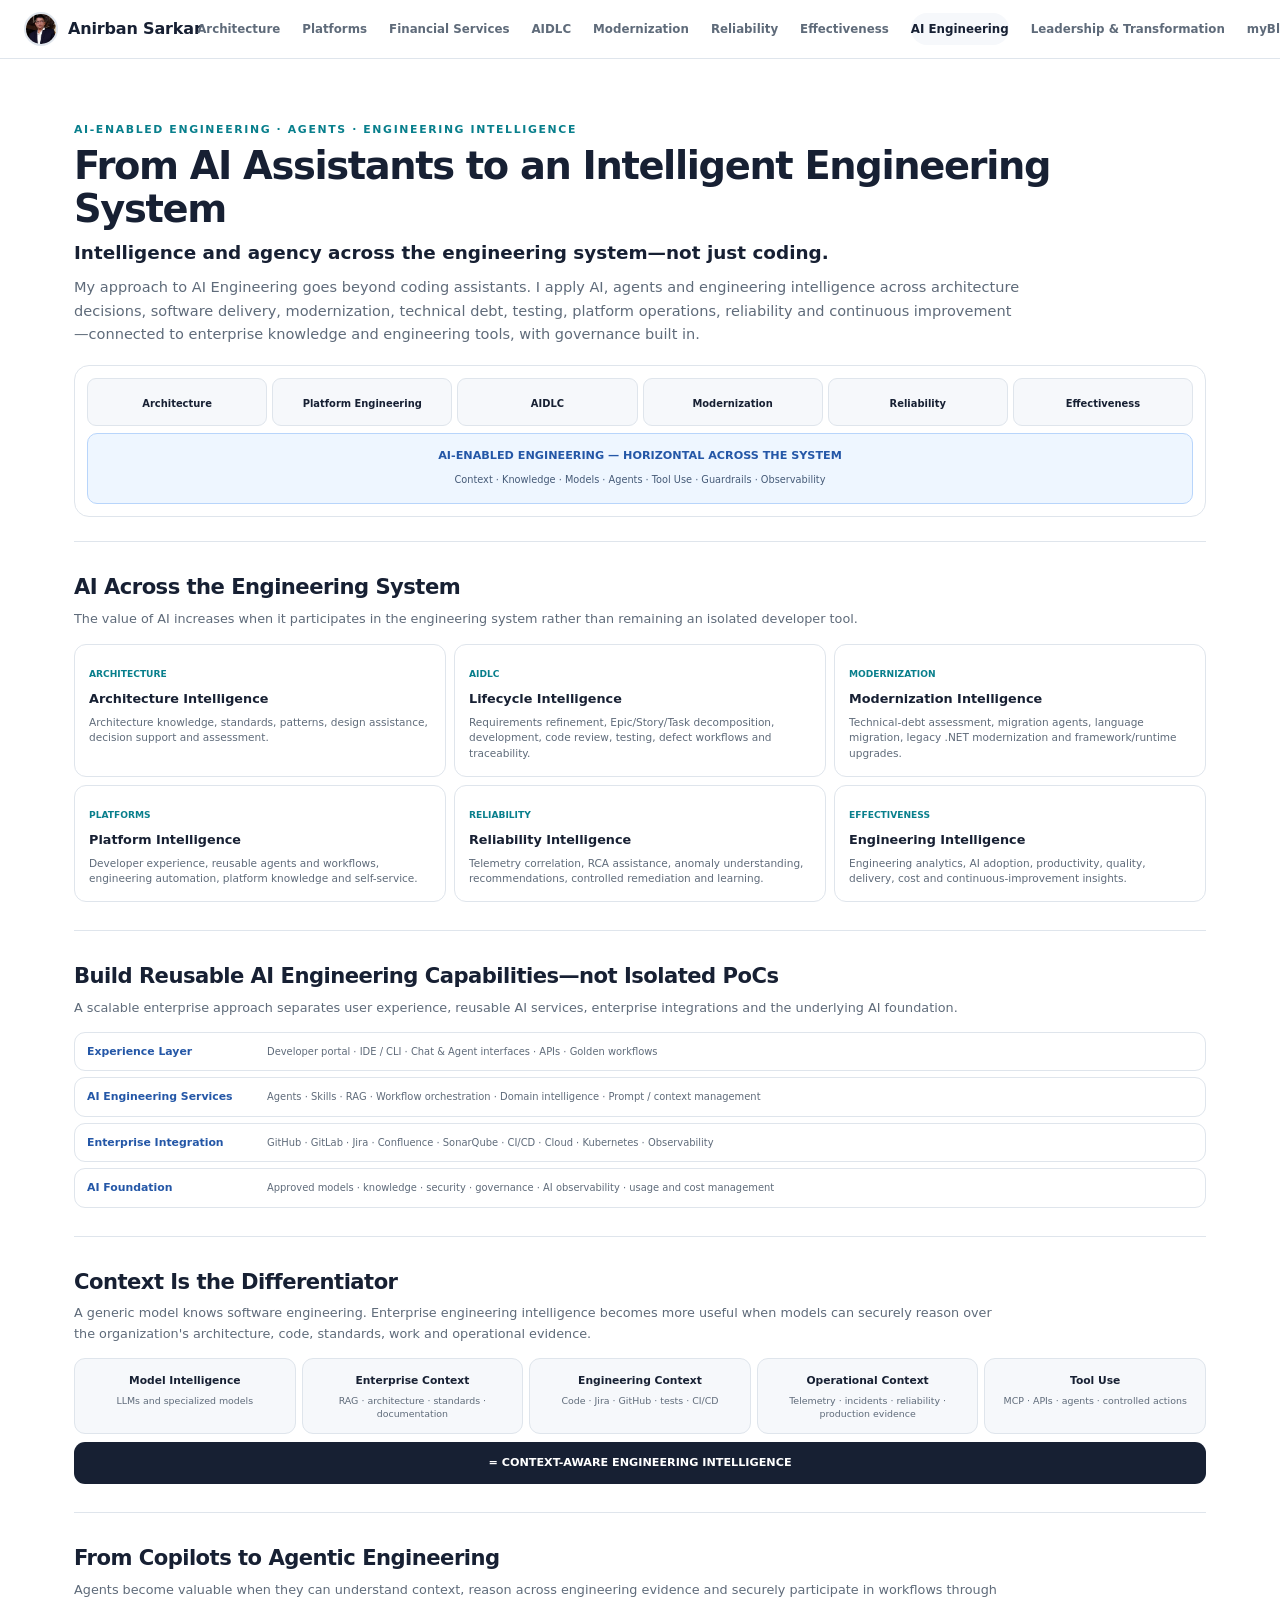
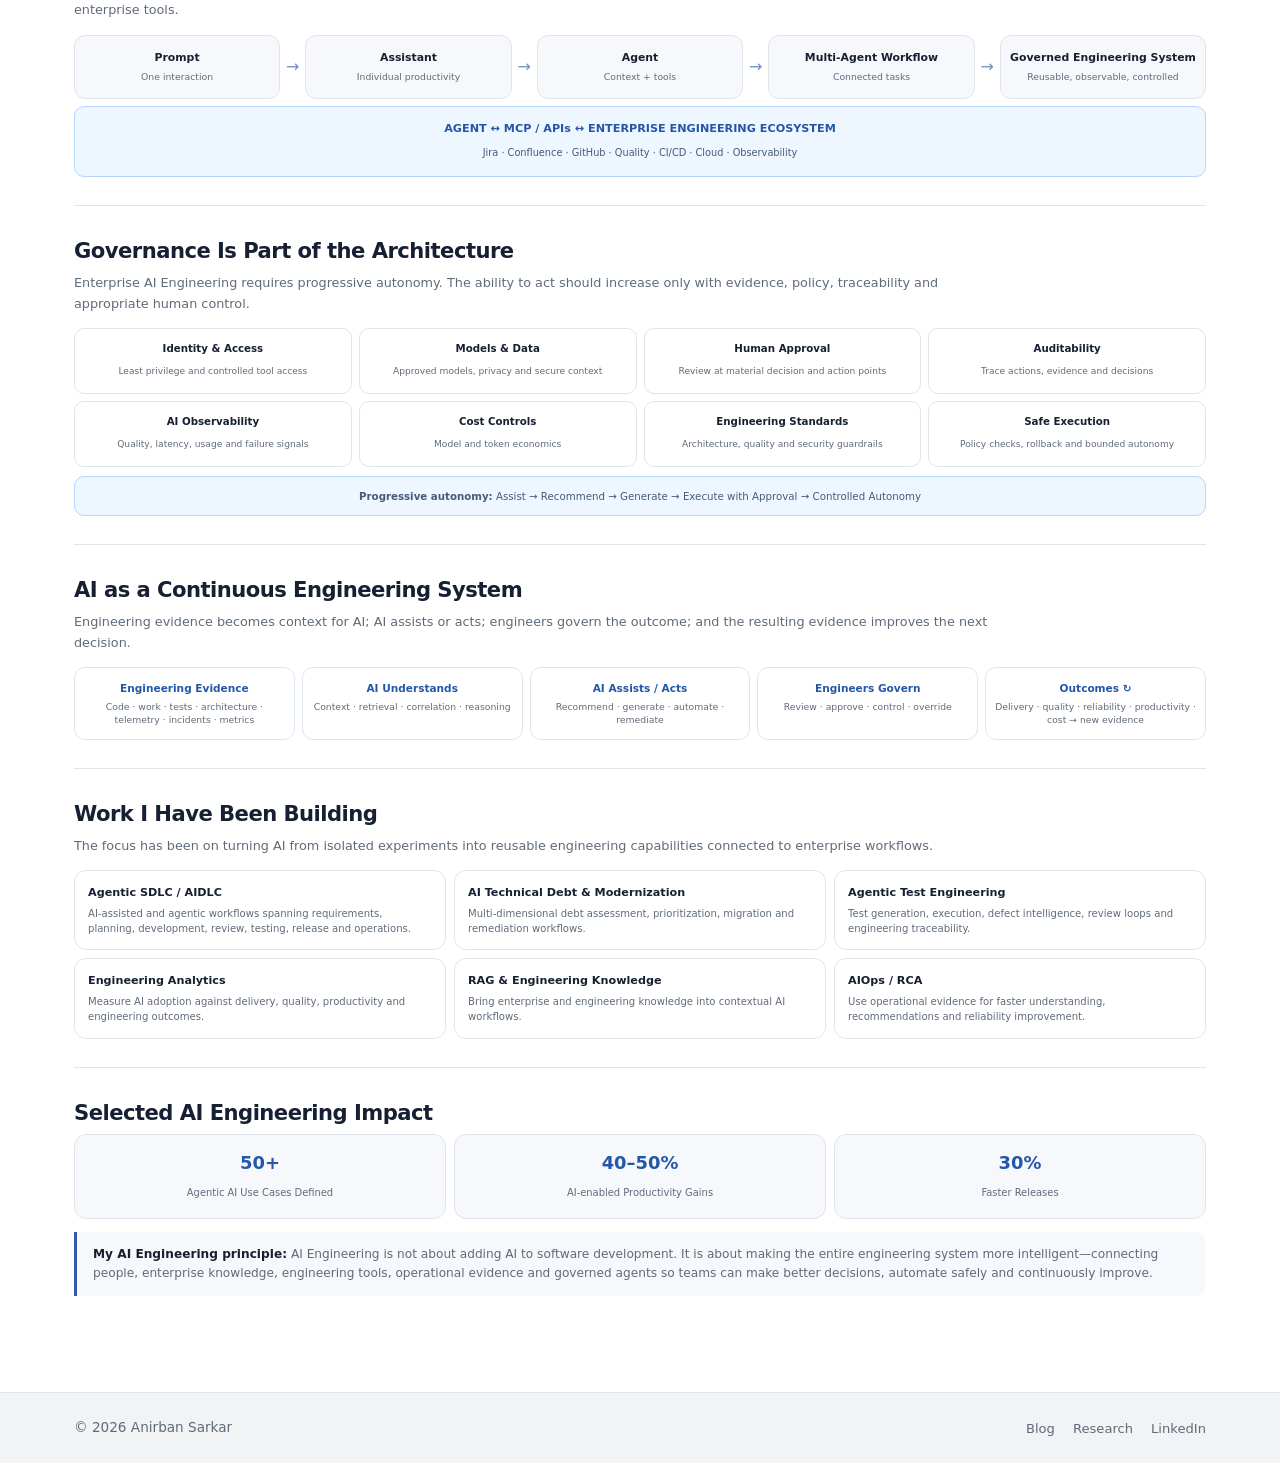
==== commit 8b0cb3f5: "Center and evenly space unified site header" ====
--- a/ai-engineering.html
+++ b/ai-engineering.html
@@ -7,6 +7,8 @@
 @media(max-width:560px){.domains,.context,.capabilities,.work,.guardrails,.loop,.metrics{grid-template-columns:1fr}}
 /* unified site header */
 .site-nav .nav-inner{max-width:1560px;gap:20px}.site-nav .brand{flex-shrink:0;text-decoration:none;color:inherit}.site-nav .nav-links{gap:2px;flex-wrap:nowrap}.site-nav .nav-links a{font-size:.74rem;padding:7px 7px;white-space:nowrap}
+/* centered unified header */
+.site-nav .nav-inner{width:min(1540px,calc(100% - 48px));max-width:1540px;margin:0 auto;padding:12px 0;display:flex;align-items:center;justify-content:center;gap:36px}.site-nav .brand{flex:0 0 auto}.site-nav .nav-links{display:flex;align-items:center;justify-content:center;gap:22px;flex-wrap:nowrap}.site-nav .nav-links a{padding:7px 0;white-space:nowrap}
 </style></head><body>
 <header class="site-nav"><div class="nav-inner"><a class="brand" href="index.html"><img src="anirban.jpg" alt="" class="brand-avatar"><span>Anirban Sarkar</span></a><nav class="nav-links"><a href="architecture.html">Architecture</a><a href="platform-engineering.html">Platforms</a><a href="financial-services.html">Financial Services</a><a href="leadership.html">AIDLC</a><a href="modernization.html">Modernization</a><a href="reliability.html">Reliability</a><a href="engineering-effectiveness.html">Effectiveness</a><a class="active" href="ai-engineering.html">AI Engineering</a><a href="leadership-transformation.html">Leadership &amp; Transformation</a><a href="blog.html">myBlog</a></nav></div></header>
 <main class="ai-page">
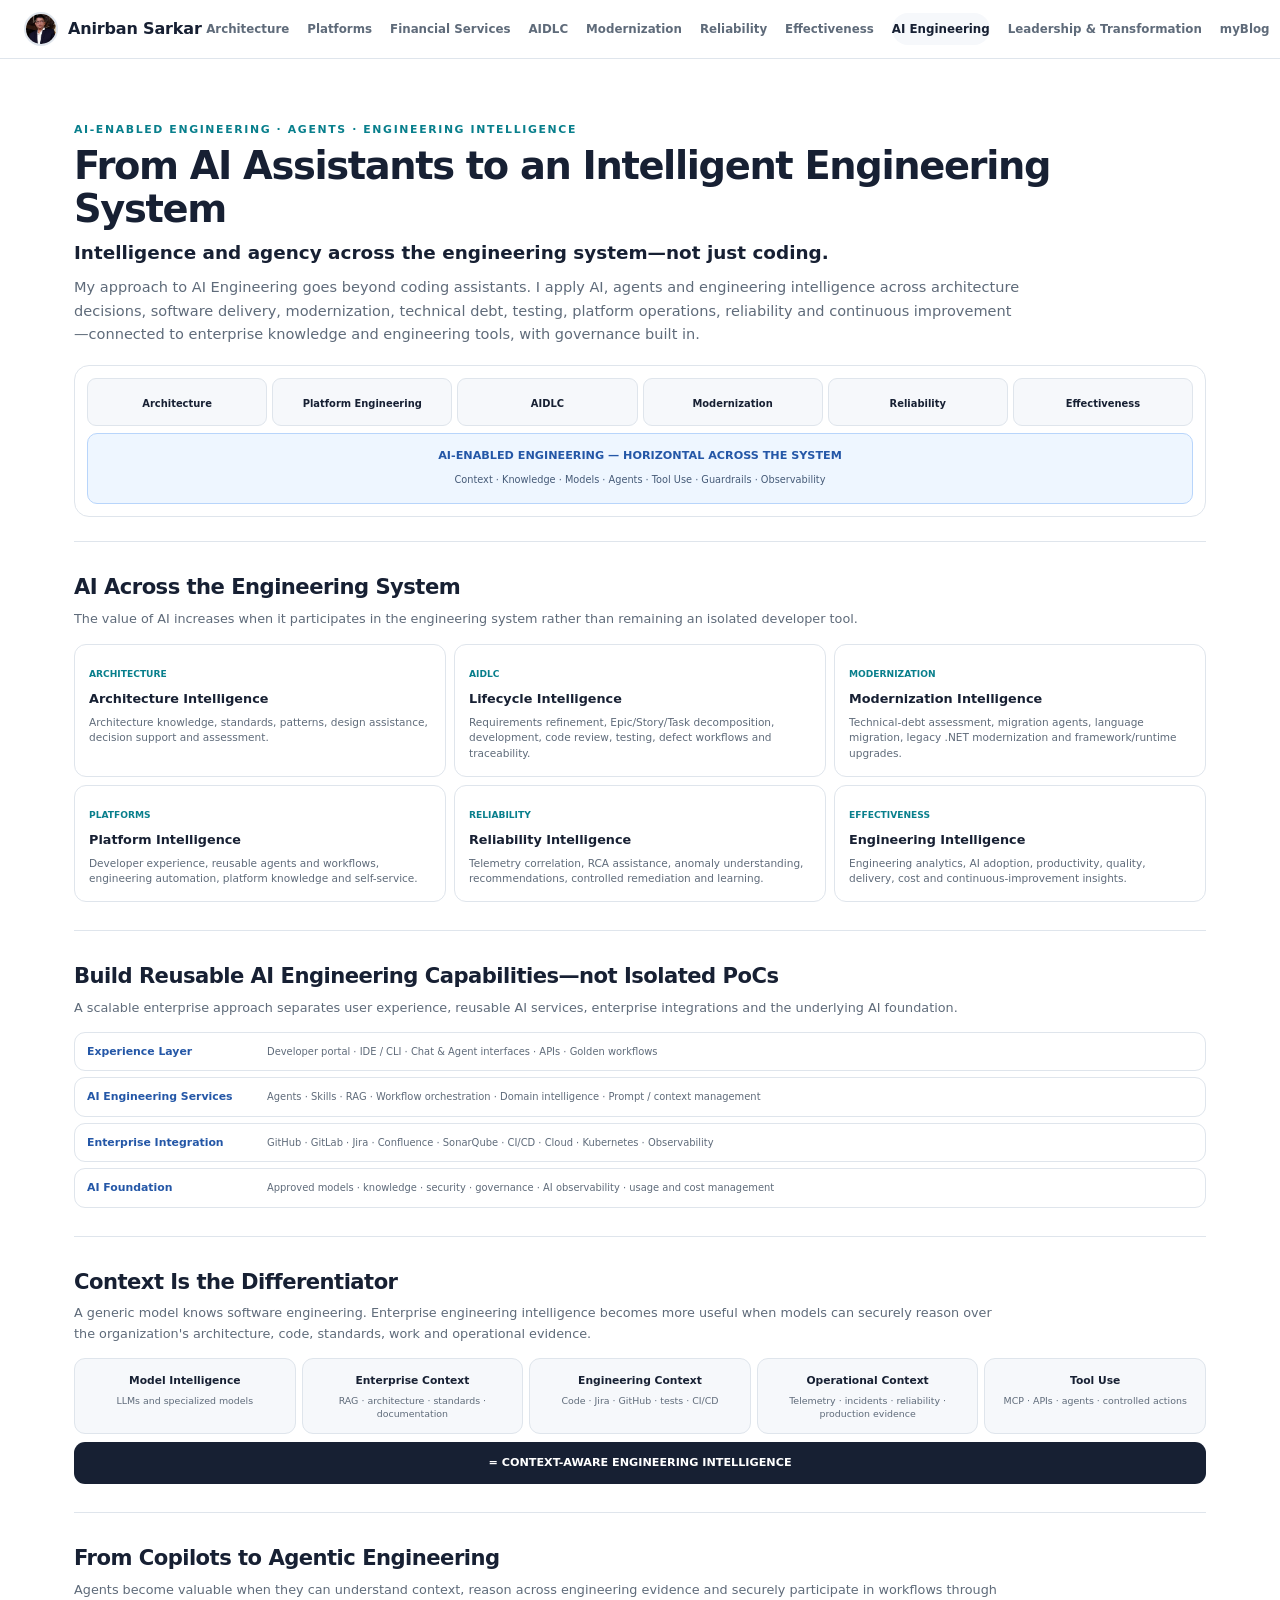
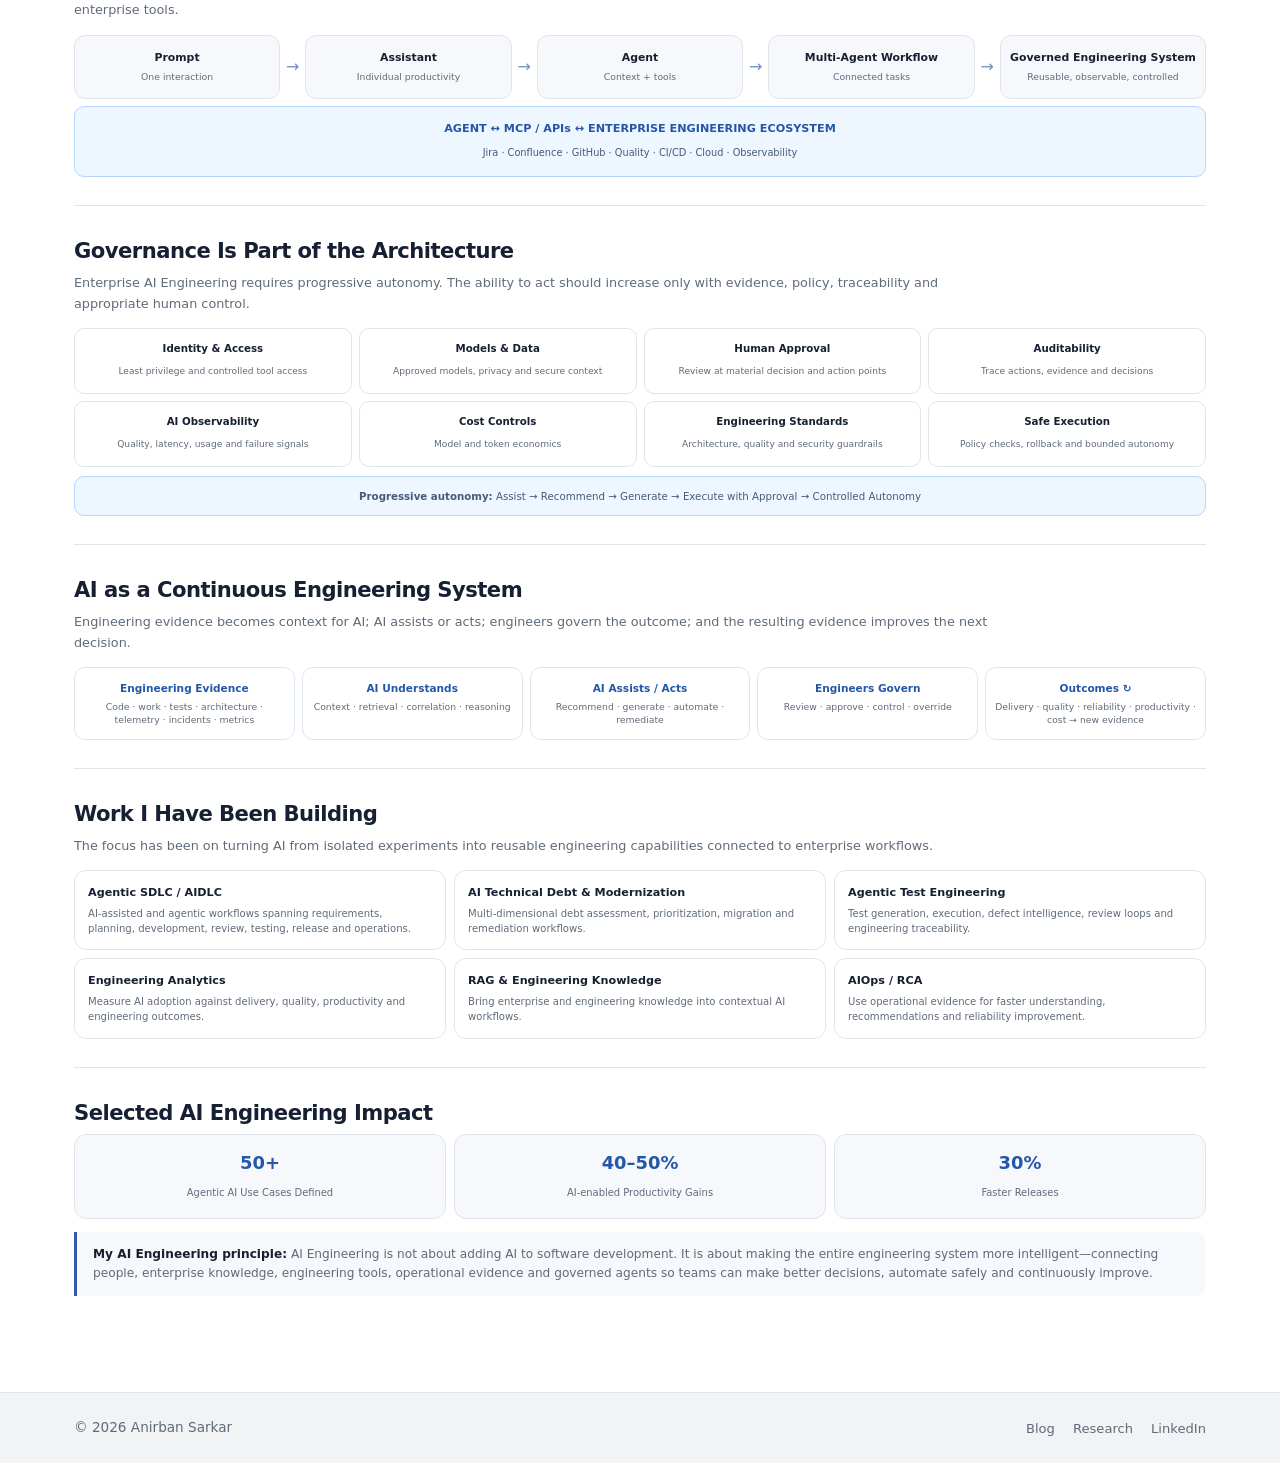
==== commit 6a95cfd6: "Normalize header gaps across site" ====
--- a/ai-engineering.html
+++ b/ai-engineering.html
@@ -9,6 +9,8 @@
 .site-nav .nav-inner{max-width:1560px;gap:20px}.site-nav .brand{flex-shrink:0;text-decoration:none;color:inherit}.site-nav .nav-links{gap:2px;flex-wrap:nowrap}.site-nav .nav-links a{font-size:.74rem;padding:7px 7px;white-space:nowrap}
 /* centered unified header */
 .site-nav .nav-inner{width:min(1540px,calc(100% - 48px));max-width:1540px;margin:0 auto;padding:12px 0;display:flex;align-items:center;justify-content:center;gap:36px}.site-nav .brand{flex:0 0 auto}.site-nav .nav-links{display:flex;align-items:center;justify-content:center;gap:22px;flex-wrap:nowrap}.site-nav .nav-links a{padding:7px 0;white-space:nowrap}
+/* final unified header spacing */
+.site-nav .nav-inner{width:min(1540px,calc(100% - 48px));max-width:1540px;margin:0 auto;padding:12px 0;display:flex;align-items:center;justify-content:center;gap:18px}.site-nav .brand{flex:0 0 auto}.site-nav .nav-links{display:flex;align-items:center;justify-content:center;gap:18px;flex-wrap:nowrap}.site-nav .nav-links a{padding:7px 0;white-space:nowrap}
 </style></head><body>
 <header class="site-nav"><div class="nav-inner"><a class="brand" href="index.html"><img src="anirban.jpg" alt="" class="brand-avatar"><span>Anirban Sarkar</span></a><nav class="nav-links"><a href="architecture.html">Architecture</a><a href="platform-engineering.html">Platforms</a><a href="financial-services.html">Financial Services</a><a href="leadership.html">AIDLC</a><a href="modernization.html">Modernization</a><a href="reliability.html">Reliability</a><a href="engineering-effectiveness.html">Effectiveness</a><a class="active" href="ai-engineering.html">AI Engineering</a><a href="leadership-transformation.html">Leadership &amp; Transformation</a><a href="blog.html">myBlog</a></nav></div></header>
 <main class="ai-page">
